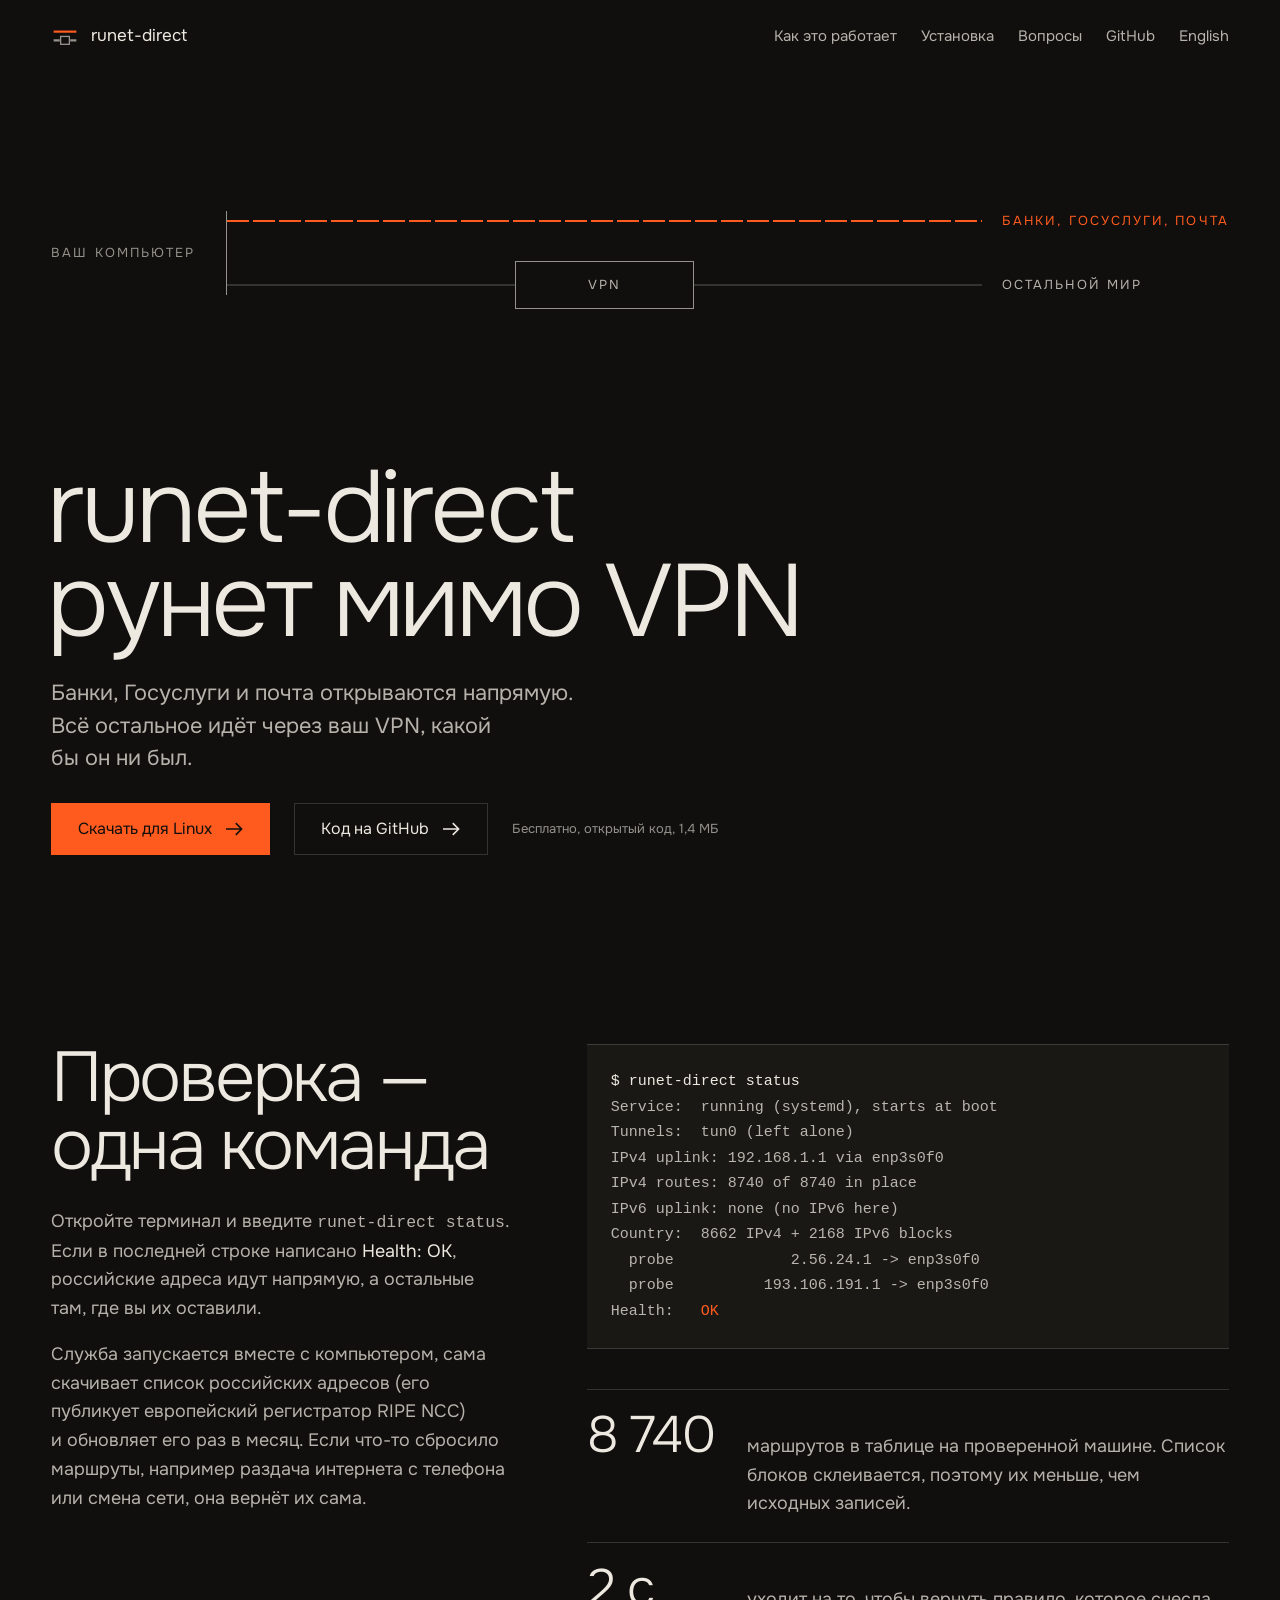
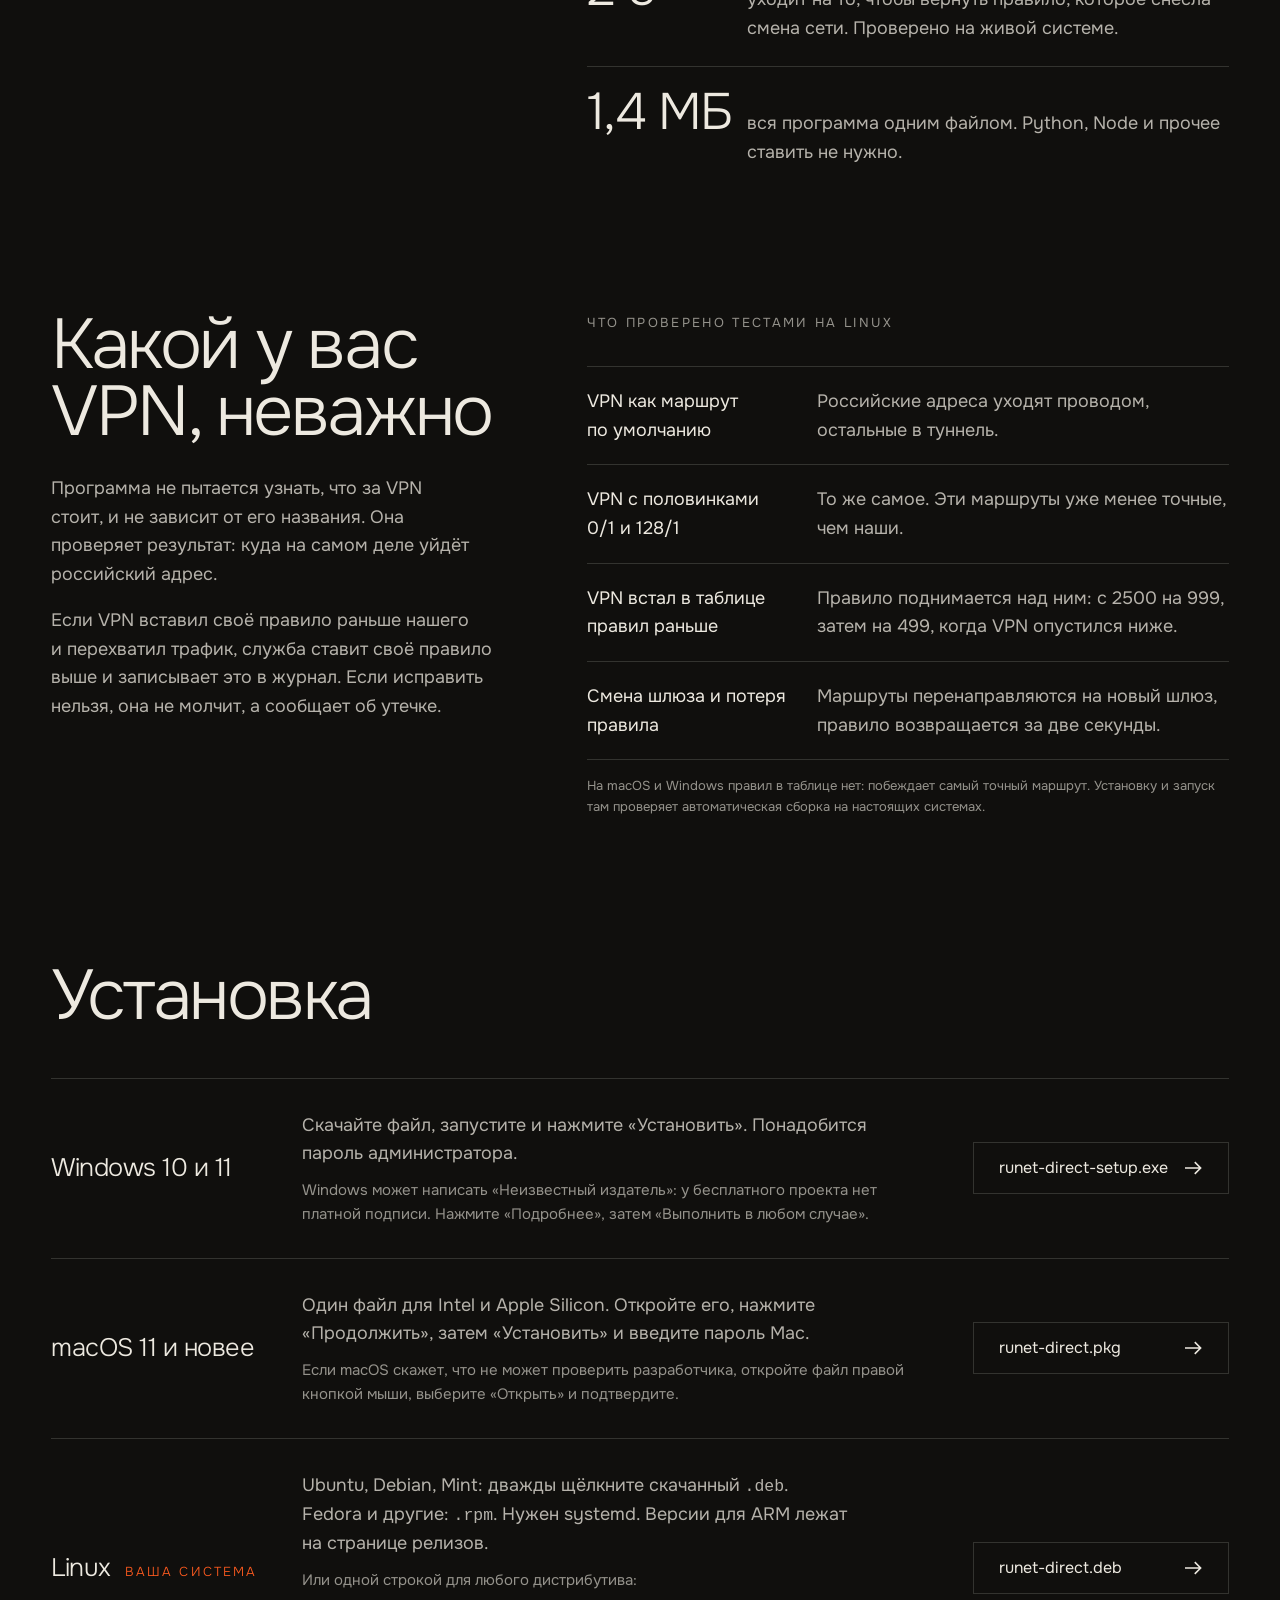
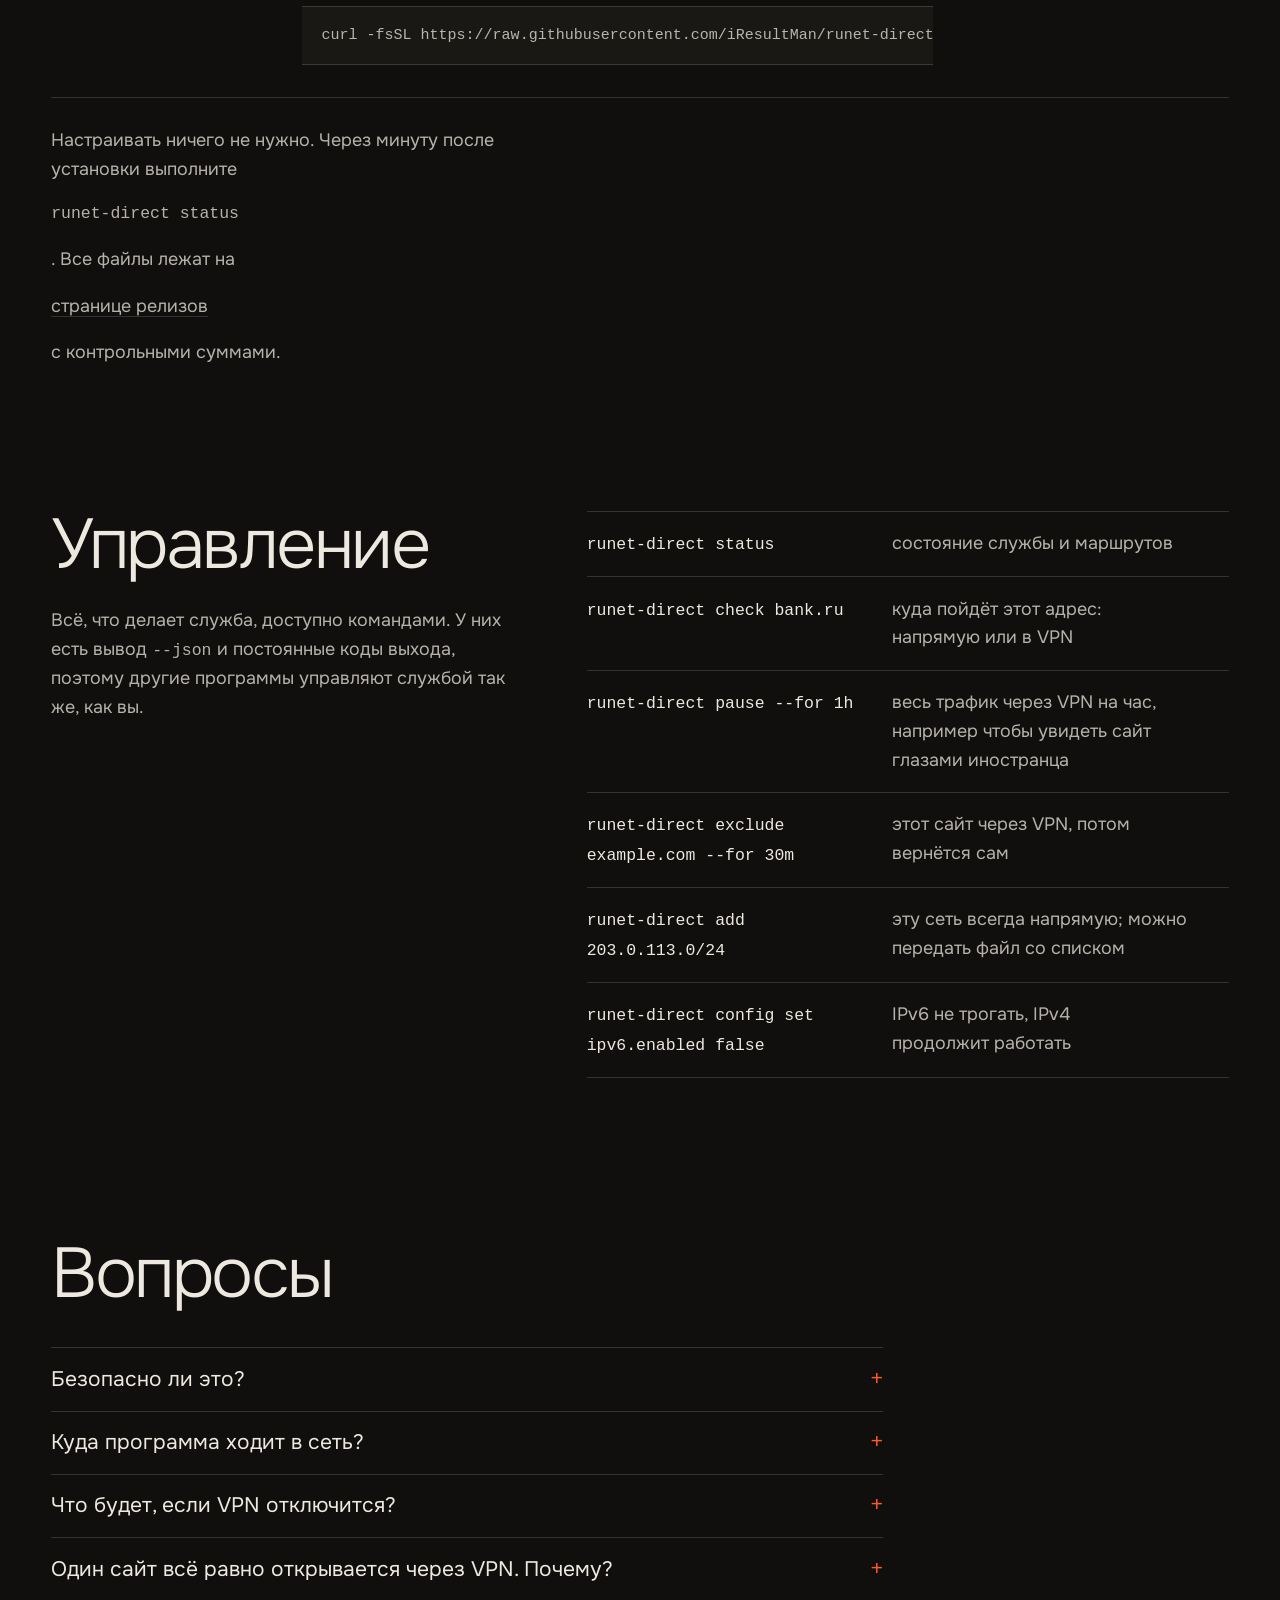
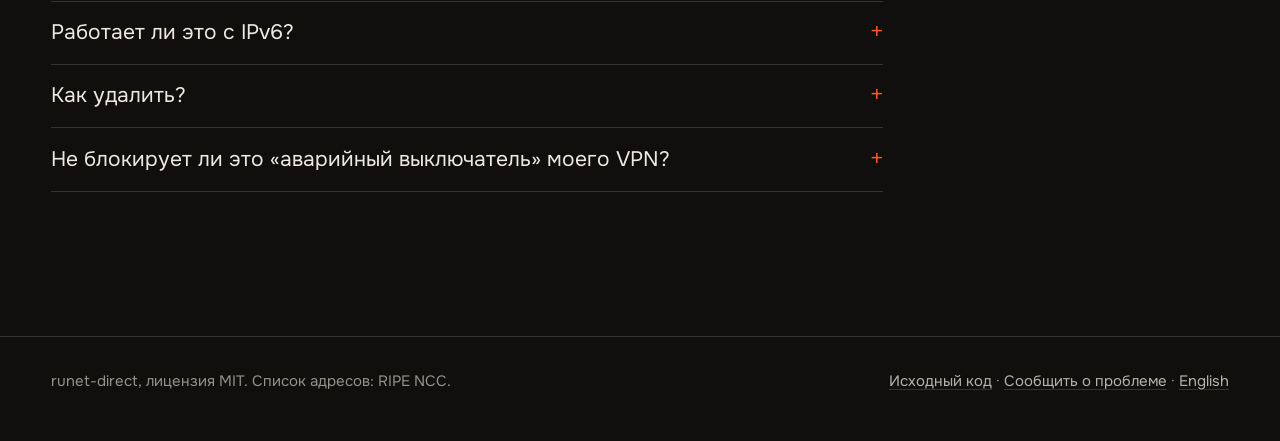
==== docs/site/index.html @ d3dd40d9 "Package for release: installers, landing page, GitHub presentation - install/uninstall --in-place (+" ====
<!doctype html>
<html lang="ru">
<head>
<meta charset="utf-8">
<meta name="viewport" content="width=device-width, initial-scale=1">
<title>runet-direct — рунет мимо VPN</title>
<meta name="description" content="Банки, Госуслуги, маркетплейсы и почта открываются напрямую, остальное идёт через VPN. Работает с любым VPN. Windows, macOS, Linux. Бесплатно, открытый код.">
<link rel="canonical" href="https://iresultman.github.io/runet-direct/">
<link rel="alternate" hreflang="ru" href="https://iresultman.github.io/runet-direct/">
<link rel="alternate" hreflang="en" href="https://iresultman.github.io/runet-direct/en/">
<link rel="alternate" hreflang="x-default" href="https://iresultman.github.io/runet-direct/en/">
<link rel="icon" href="favicon.svg" type="image/svg+xml">
<meta name="theme-color" content="#100f0d">
<meta property="og:type" content="website">
<meta property="og:title" content="runet-direct — рунет мимо VPN">
<meta property="og:description" content="Российские сайты открываются напрямую, остальное идёт через ваш VPN. Бесплатно, для Windows, macOS и Linux.">
<meta property="og:url" content="https://iresultman.github.io/runet-direct/">
<meta property="og:image" content="https://iresultman.github.io/runet-direct/og.png">
<meta property="og:locale" content="ru_RU">
<meta name="twitter:card" content="summary_large_image">
<link rel="preload" href="fonts/onest-cyrillic.woff2" as="font" type="font/woff2" crossorigin>
<link rel="preload" href="fonts/onest-latin.woff2" as="font" type="font/woff2" crossorigin>
<link rel="stylesheet" href="style.css">
<script>document.documentElement.classList.add('js')</script>
<script type="application/ld+json">
{"@context":"https://schema.org","@type":"SoftwareApplication","name":"runet-direct","applicationCategory":"NetworkApplication","operatingSystem":"Windows, macOS, Linux","offers":{"@type":"Offer","price":"0","priceCurrency":"USD"},"license":"https://opensource.org/license/mit","url":"https://iresultman.github.io/runet-direct/","codeRepository":"https://github.com/iResultMan/runet-direct","inLanguage":"ru"}
</script>
</head>
<body>
<a class="skip" href="#main">К содержанию</a>
<main id="main">

<section class="hero" aria-labelledby="top-title">
  <div class="bar">
    <a class="brand" href="./" aria-label="runet-direct, на главную">
      <svg viewBox="0 0 64 64" aria-hidden="true"><path d="M6 22h52" stroke="#ff5b1f" stroke-width="5" fill="none"/><path d="M6 42h14M44 42h14" stroke="#ede9e0" stroke-opacity=".6" stroke-width="5" fill="none"/><rect x="22" y="33" width="20" height="18" stroke="#ede9e0" stroke-opacity=".6" stroke-width="3" fill="none"/></svg>
      runet-direct
    </a>
    <nav class="nav" aria-label="Разделы">
      <a href="#how">Как это работает</a>
      <a href="#install">Установка</a>
      <a href="#faq">Вопросы</a>
      <a href="https://github.com/iResultMan/runet-direct">GitHub</a>
      <a href="en/" hreflang="en" lang="en">English</a>
    </nav>
  </div>

  <div class="lanes rise" style="--d:300ms" role="img" aria-label="Схема: с вашего компьютера трафик идёт двумя путями. Российские сайты напрямую, остальной интернет через туннель VPN.">
    <div class="lane lane--direct">
      <span class="lane__from">Ваш компьютер</span>
      <span class="lane__line draw"></span>
      <span class="lane__to">Банки, Госуслуги, почта</span>
    </div>
    <div class="lane lane--vpn">
      <span class="lane__from"></span>
      <span class="lane__line draw"><span class="tunnel">VPN</span></span>
      <span class="lane__to">Остальной мир</span>
    </div>
  </div>

  <div class="hero__copy">
    <h1 id="top-title" class="rise" style="--d:420ms">runet-direct<br>рунет мимо VPN</h1>
    <p class="lead rise" style="--d:900ms">Банки, Госуслуги и почта открываются напрямую. Всё остальное идёт через ваш VPN, какой бы он ни был.</p>
    <div class="cta rise" style="--d:1040ms">
      <a id="cta" class="btn btn--fill" href="#install"
         data-label-windows="Скачать для Windows" data-href-windows="https://github.com/iResultMan/runet-direct/releases/latest/download/runet-direct-setup-x86_64.exe"
         data-label-mac="Скачать для macOS" data-href-mac="https://github.com/iResultMan/runet-direct/releases/latest/download/runet-direct-macos.pkg"
         data-label-linux="Скачать для Linux" data-href-linux="https://github.com/iResultMan/runet-direct/releases/latest/download/runet-direct-linux-amd64.deb">
        <span>Скачать установщик</span>
        <svg class="arrow" viewBox="0 0 18 16" aria-hidden="true"><path d="M0 8h16M10 2l6 6-6 6" stroke="currentColor" stroke-width="1.6" fill="none"/></svg>
      </a>
      <a class="btn" href="https://github.com/iResultMan/runet-direct">
        <span>Код на GitHub</span>
        <svg class="arrow" viewBox="0 0 18 16" aria-hidden="true"><path d="M0 8h16M10 2l6 6-6 6" stroke="currentColor" stroke-width="1.6" fill="none"/></svg>
      </a>
      <span class="note">Бесплатно, открытый код, 1,4 МБ</span>
    </div>
  </div>
</section>

<section id="how" aria-labelledby="how-title">
  <div class="split">
    <div>
      <h2 id="how-title" class="rise">Проверка — одна команда</h2>
      <div class="prose rise" style="--d:100ms">
        <p>Откройте терминал и введите <code>runet-direct status</code>. Если в последней строке написано <strong>Health: OK</strong>, российские адреса идут напрямую, а остальные там, где вы их оставили.</p>
        <p>Служба запускается вместе с компьютером, сама скачивает список российских адресов (его публикует европейский регистратор RIPE NCC) и обновляет его раз в месяц. Если что-то сбросило маршруты, например раздача интернета с телефона или смена сети, она вернёт их сама.</p>
      </div>
    </div>
    <div class="rise" style="--d:200ms">
<pre tabindex="0" aria-label="Пример вывода команды runet-direct status"><b>$ runet-direct status</b>
Service:  running (systemd), starts at boot
Tunnels:  tun0 (left alone)
IPv4 uplink: 192.168.1.1 via enp3s0f0
IPv4 routes: 8740 of 8740 in place
IPv6 uplink: none (no IPv6 here)
Country:  8662 IPv4 + 2168 IPv6 blocks
  probe             2.56.24.1 -> enp3s0f0
  probe          193.106.191.1 -> enp3s0f0
Health:   <span class="ok">OK</span></pre>
      <ul class="figures">
        <li><strong>8 740</strong><span>маршрутов в таблице на проверенной машине. Список блоков склеивается, поэтому их меньше, чем исходных записей.</span></li>
        <li><strong>2 с</strong><span>уходит на то, чтобы вернуть правило, которое снесла смена сети. Проверено на живой системе.</span></li>
        <li><strong>1,4 МБ</strong><span>вся программа одним файлом. Python, Node и прочее ставить не нужно.</span></li>
      </ul>
    </div>
  </div>
</section>

<section id="vpn" aria-labelledby="vpn-title">
  <div class="split">
    <div>
      <h2 id="vpn-title" class="rise">Какой у вас VPN, неважно</h2>
      <div class="prose rise" style="--d:100ms">
        <p>Программа не пытается узнать, что за VPN стоит, и не зависит от его названия. Она проверяет результат: куда на самом деле уйдёт российский адрес.</p>
        <p>Если VPN вставил своё правило раньше нашего и перехватил трафик, служба ставит своё правило выше и записывает это в журнал. Если исправить нельзя, она не молчит, а сообщает об утечке.</p>
      </div>
    </div>
    <div class="rise" style="--d:200ms">
      <p class="label">Что проверено тестами на Linux</p>
      <dl class="facts">
        <div><dt>VPN как маршрут по умолчанию</dt><dd>Российские адреса уходят проводом, остальные в туннель.</dd></div>
        <div><dt>VPN с половинками 0/1 и 128/1</dt><dd>То же самое. Эти маршруты уже менее точные, чем наши.</dd></div>
        <div><dt>VPN встал в таблице правил раньше</dt><dd>Правило поднимается над ним: с 2500 на 999, затем на 499, когда VPN опустился ниже.</dd></div>
        <div><dt>Смена шлюза и потеря правила</dt><dd>Маршруты перенаправляются на новый шлюз, правило возвращается за две секунды.</dd></div>
      </dl>
      <p class="note" style="margin-top:1rem">На macOS и Windows правил в таблице нет: побеждает самый точный маршрут. Установку и запуск там проверяет автоматическая сборка на настоящих системах.</p>
    </div>
  </div>
</section>

<section id="install" aria-labelledby="install-title">
  <h2 id="install-title" class="rise">Установка</h2>
  <div class="os">
    <div class="os__row rise" data-os="windows" style="--d:50ms">
      <h3>Windows 10 и 11</h3>
      <div>
        <p>Скачайте файл, запустите и нажмите «Установить». Понадобится пароль администратора.</p>
        <p class="small">Windows может написать «Неизвестный издатель»: у бесплатного проекта нет платной подписи. Нажмите «Подробнее», затем «Выполнить в любом случае».</p>
      </div>
      <a class="btn" href="https://github.com/iResultMan/runet-direct/releases/latest/download/runet-direct-setup-x86_64.exe"><span>runet-direct-setup.exe</span><svg class="arrow" viewBox="0 0 18 16" aria-hidden="true"><path d="M0 8h16M10 2l6 6-6 6" stroke="currentColor" stroke-width="1.6" fill="none"/></svg></a>
    </div>
    <div class="os__row rise" data-os="mac" style="--d:100ms">
      <h3>macOS 11 и новее</h3>
      <div>
        <p>Один файл для Intel и Apple Silicon. Откройте его, нажмите «Продолжить», затем «Установить» и введите пароль Mac.</p>
        <p class="small">Если macOS скажет, что не может проверить разработчика, откройте файл правой кнопкой мыши, выберите «Открыть» и подтвердите.</p>
      </div>
      <a class="btn" href="https://github.com/iResultMan/runet-direct/releases/latest/download/runet-direct-macos.pkg"><span>runet-direct.pkg</span><svg class="arrow" viewBox="0 0 18 16" aria-hidden="true"><path d="M0 8h16M10 2l6 6-6 6" stroke="currentColor" stroke-width="1.6" fill="none"/></svg></a>
    </div>
    <div class="os__row rise" data-os="linux" style="--d:150ms">
      <h3>Linux</h3>
      <div>
        <p>Ubuntu, Debian, Mint: дважды щёлкните скачанный <code>.deb</code>. Fedora и другие: <code>.rpm</code>. Нужен systemd. Версии для ARM лежат на странице релизов.</p>
        <p class="small">Или одной строкой для любого дистрибутива:</p>
<pre tabindex="0">curl -fsSL https://raw.githubusercontent.com/iResultMan/runet-direct/main/install.sh | sudo sh</pre>
      </div>
      <a class="btn" href="https://github.com/iResultMan/runet-direct/releases/latest/download/runet-direct-linux-amd64.deb"><span>runet-direct.deb</span><svg class="arrow" viewBox="0 0 18 16" aria-hidden="true"><path d="M0 8h16M10 2l6 6-6 6" stroke="currentColor" stroke-width="1.6" fill="none"/></svg></a>
    </div>
  </div>
  <p class="prose rise" style="margin-top:1.75rem">Настраивать ничего не нужно. Через минуту после установки выполните <code>runet-direct status</code>. Все файлы лежат на <a href="https://github.com/iResultMan/runet-direct/releases/latest">странице релизов</a> с контрольными суммами.</p>
</section>

<section id="control" aria-labelledby="control-title">
  <div class="split">
    <div>
      <h2 id="control-title" class="rise">Управление</h2>
      <div class="prose rise" style="--d:100ms">
        <p>Всё, что делает служба, доступно командами. У них есть вывод <code>--json</code> и постоянные коды выхода, поэтому другие программы управляют службой так же, как вы.</p>
      </div>
    </div>
    <dl class="cmds rise" style="--d:200ms;margin-top:0">
      <div><dt><code>runet-direct status</code></dt><dd>состояние службы и маршрутов</dd></div>
      <div><dt><code>runet-direct check bank.ru</code></dt><dd>куда пойдёт этот адрес: напрямую или в VPN</dd></div>
      <div><dt><code>runet-direct pause --for 1h</code></dt><dd>весь трафик через VPN на час, например чтобы увидеть сайт глазами иностранца</dd></div>
      <div><dt><code>runet-direct exclude example.com --for 30m</code></dt><dd>этот сайт через VPN, потом вернётся сам</dd></div>
      <div><dt><code>runet-direct add 203.0.113.0/24</code></dt><dd>эту сеть всегда напрямую; можно передать файл со списком</dd></div>
      <div><dt><code>runet-direct config set ipv6.enabled false</code></dt><dd>IPv6 не трогать, IPv4 продолжит работать</dd></div>
    </dl>
  </div>
</section>

<section id="faq" aria-labelledby="faq-title">
  <h2 id="faq-title" class="rise">Вопросы</h2>
  <div class="faq rise" style="--d:100ms">
    <details><summary>Безопасно ли это?</summary><div>
      <p>Программа не читает и не перехватывает трафик. Она только добавляет маршруты в таблицу системы и убирает их, когда вы её удаляете. Код открыт и лежит под лицензией MIT. У файлов релиза есть контрольные суммы и подтверждение происхождения сборки.</p></div></details>
    <details><summary>Куда программа ходит в сеть?</summary><div>
      <p>Раз в месяц скачивает файл со списком адресов с сервера RIPE NCC. Больше никуда. Телеметрии нет, учётной записи нет.</p></div></details>
    <details><summary>Что будет, если VPN отключится?</summary><div>
      <p>Российские адреса продолжат идти напрямую, остальные поведут себя так, как настроено у вас в системе. Службе VPN не нужен.</p></div></details>
    <details><summary>Один сайт всё равно открывается через VPN. Почему?</summary><div>
      <p>Список строится по российским адресам. Сайт, который стоит за зарубежной сетью доставки, в него не попадёт. Добавьте его вручную: <code>runet-direct add имя-сайта.ru</code>. Проверить результат можно командой <code>runet-direct check имя-сайта.ru</code>.</p></div></details>
    <details><summary>Работает ли это с IPv6?</summary><div>
      <p>Да. IPv4 и IPv6 включаются раздельно. Если у вас нет IPv6, служба его просто пропускает.</p></div></details>
    <details><summary>Как удалить?</summary><div>
      <p>Windows: «Параметры», «Приложения», runet-direct. macOS: <code>sudo runet-direct uninstall</code>. Linux: <code>sudo apt remove runet-direct</code> или <code>sudo dnf remove runet-direct</code>. Маршруты снимаются при удалении.</p></div></details>
    <details><summary>Не блокирует ли это «аварийный выключатель» моего VPN?</summary><div>
      <p>Если выключатель устроен как правило файрвола, он блокирует и прямой трафик, и программа ничего с этим сделать не может. Отключите выключатель или добавьте исключение для вашего подключения.</p></div></details>
  </div>
</section>

</main>
<footer>
  <span>runet-direct, лицензия MIT. Список адресов: RIPE NCC.</span>
  <span><a href="https://github.com/iResultMan/runet-direct">Исходный код</a> · <a href="https://github.com/iResultMan/runet-direct/issues">Сообщить о проблеме</a> · <a href="en/" hreflang="en" lang="en">English</a></span>
</footer>
<script src="main.js" defer></script>
</body>
</html>
---- docs/site/style.css ----
/* runet-direct landing. One family (Onest 300/400), ink + paper + one accent. */

@font-face {
  font-family: "Onest";
  src: url("fonts/onest-cyrillic.woff2") format("woff2");
  font-weight: 300 400;
  font-display: swap;
  unicode-range: U+0301, U+0400-045F, U+0490-0491, U+04B0-04B1, U+2116;
}
@font-face {
  font-family: "Onest";
  src: url("fonts/onest-latin.woff2") format("woff2");
  font-weight: 300 400;
  font-display: swap;
  unicode-range: U+0000-00FF, U+0131, U+0152-0153, U+02BB-02BC, U+02C6, U+02DA, U+02DC, U+0304, U+0308, U+0329, U+2000-206F, U+20AC, U+2122, U+2191, U+2193, U+2212, U+2215, U+FEFF, U+FFFD;
}

:root {
  /* Meaning, not decoration: surface, text, action. */
  --color-surface: #100f0d;
  --color-text: #ede9e0;
  --color-text-2: rgba(237, 233, 224, 0.75);
  --color-text-3: rgba(237, 233, 224, 0.6);
  --color-line: rgba(237, 233, 224, 0.16);
  --color-action: #ff5b1f;
  --color-on-action: #100f0d;

  --pad: clamp(1.25rem, 4vw, 4rem);
  --measure: 34rem; /* about 50 characters */
  --ease: cubic-bezier(0.22, 1, 0.36, 1);
  --font: "Onest", system-ui, -apple-system, "Segoe UI", sans-serif;
  --mono: ui-monospace, "SF Mono", Menlo, Consolas, "Liberation Mono", monospace;
}

*, *::before, *::after { box-sizing: border-box; }
html { color-scheme: dark; -webkit-text-size-adjust: 100%; scroll-behavior: smooth; }
body {
  margin: 0;
  background: var(--color-surface);
  color: var(--color-text);
  font: 400 clamp(1rem, 0.96rem + 0.2vw, 1.125rem) / 1.6 var(--font);
  text-wrap: pretty;
  -webkit-font-smoothing: antialiased;
}
::selection { background: var(--color-action); color: var(--color-on-action); }
a { color: inherit; text-decoration-color: var(--color-line); text-underline-offset: 0.2em; transition: text-decoration-color 320ms var(--ease), color 320ms var(--ease); }
a:hover { text-decoration-color: var(--color-action); }
:focus-visible { outline: 2px solid var(--color-action); outline-offset: 3px; }

h1, h2, h3 { margin: 0; font-weight: 300; text-wrap: balance; hyphens: none; }
h1 { font-size: clamp(2.6rem, min(8vw, 14svh), 9rem); line-height: 0.92; letter-spacing: -0.04em; }
h2 { font-size: clamp(2rem, 5.5vw, 5rem); line-height: 0.96; letter-spacing: -0.035em; }
h3 { font-size: clamp(1.25rem, 1.1rem + 0.6vw, 1.75rem); line-height: 1.1; letter-spacing: -0.02em; }
p { margin: 0; }
code, pre, kbd { font-family: var(--mono); font-size: 0.92em; }

.skip { position: absolute; left: var(--pad); top: -4rem; padding: 0.75rem 1rem; background: var(--color-action); color: var(--color-on-action); z-index: 10; }
.skip:focus { top: 1rem; }

.label { font-size: 0.8125rem; line-height: 1.8; letter-spacing: 0.18em; text-transform: uppercase; color: var(--color-text-3); }

/* ---------- buttons: a fill and a hairline, nothing else ---------- */
.btn {
  --h: 3.25rem;
  display: inline-flex; align-items: center; gap: 0.9rem;
  min-height: var(--h); padding: 0 1.6rem;
  border: 1px solid var(--color-line); border-radius: 0;
  background: transparent; color: var(--color-text);
  font: 400 1rem/1 var(--font); text-decoration: none; cursor: pointer;
  position: relative; overflow: hidden; isolation: isolate;
  transition: color 320ms var(--ease), border-color 500ms var(--ease);
}
.btn::before {
  content: ""; position: absolute; inset: 0; z-index: -1;
  background: var(--color-action); transform: translateX(-101%);
  transition: transform 500ms var(--ease);
}
.btn .arrow { width: 1.1rem; height: 1rem; transition: transform 520ms var(--ease); }
.btn:hover, .btn:focus-visible { color: var(--color-on-action); border-color: var(--color-action); }
.btn:hover::before, .btn:focus-visible::before { transform: translateX(0); }
.btn:hover .arrow, .btn:focus-visible .arrow { transform: translateX(0.35rem); }
.btn--fill { background: var(--color-action); color: var(--color-on-action); border-color: var(--color-action); }
.btn--fill::before { background: var(--color-text); }
.btn--fill:hover, .btn--fill:focus-visible { color: var(--color-on-action); border-color: var(--color-text); }
.note { font-size: 0.8125rem; color: var(--color-text-3); }

/* ---------- hero: one screen ---------- */
.hero {
  min-height: 100svh;
  display: grid; grid-template-rows: auto minmax(0, 1fr) auto;
  padding: 0 var(--pad) clamp(1.5rem, 5svh, 3.5rem);
}
.bar { display: flex; align-items: center; justify-content: space-between; gap: 1rem; min-height: 4.5rem; }
.brand { display: inline-flex; align-items: center; gap: 0.75rem; text-decoration: none; font-size: 1.0625rem; }
.brand svg { width: 1.75rem; height: 1.75rem; }
.nav { display: flex; flex-wrap: wrap; justify-content: flex-end; gap: 0.25rem 1.5rem; font-size: 0.9375rem; color: var(--color-text-2); }
.nav a { display: inline-flex; align-items: center; min-height: 2.75rem; text-decoration: none; }
.nav a:hover { color: var(--color-text); }

/* The mechanism, drawn: two lanes leave the same machine. */
.lanes {
  align-self: center; margin-inline: calc(var(--pad) * -1); padding-inline: var(--pad);
  display: grid; grid-template-columns: minmax(6.5rem, 11rem) minmax(0, 1fr) max-content;
  row-gap: clamp(1.5rem, 5svh, 3.25rem);
}
.lane { display: contents; }
.lane__from, .lane__to { font-size: 0.8125rem; line-height: 1.5; letter-spacing: 0.16em; text-transform: uppercase; color: var(--color-text-3); }
.lane--direct .lane__from { grid-column: 1; grid-row: 1 / 3; display: flex; align-items: center; padding-right: 1.25rem; border-right: 1px solid var(--color-text-3); }
.lane--vpn .lane__from { display: none; }
.lane__line { grid-column: 2; position: relative; height: 2px; display: flex; align-items: center; align-self: center; }
.lane__to { grid-column: 3; padding-left: 1.25rem; align-self: center; color: var(--color-text-2); white-space: nowrap; }
.lane--direct .lane__line, .lane--direct .lane__to { grid-row: 1; }
.lane--vpn .lane__line, .lane--vpn .lane__to { grid-row: 2; }
.lane--direct .lane__to { color: var(--color-action); }
.lane__line::before, .lane__line::after { content: ""; flex: 1; height: 2px; }
.lane--direct .lane__line { overflow: hidden; }
.lane--direct .lane__line::before { background: var(--color-action); transform-origin: left; }
.lane--vpn .lane__line::before, .lane--vpn .lane__line::after { background: var(--color-line); }
.lane--vpn .lane__line::before { transform-origin: left; }
.tunnel {
  flex: 0 0 clamp(5rem, 14vw, 12rem); display: grid; place-items: center; height: 3rem;
  border: 1px solid var(--color-text-3); color: var(--color-text-2); letter-spacing: 0.18em; font-size: 0.8125rem;
}

/* Flow along the direct lane: the only endless motion on the page. */
.lane--direct .lane__line::after {
  position: absolute; inset: 0; flex: none;
  background: repeating-linear-gradient(90deg, transparent 0 22px, var(--color-surface) 22px 26px);
  animation: flow 1.8s linear infinite;
}
@keyframes flow { to { background-position: 26px 0; } }

.hero__copy { display: grid; gap: 1.75rem; padding-top: clamp(1rem, 3svh, 2rem); }
.hero__copy h1 { margin-left: -0.04em; }
.lead { max-width: 36rem; font-size: clamp(1.0625rem, 1rem + 0.45vw, 1.375rem); line-height: 1.5; color: var(--color-text-2); }
.cta { display: flex; flex-wrap: wrap; align-items: center; gap: 1rem 1.5rem; }

/* ---------- sections: no cards, no icons ---------- */
main > section:not(.hero) { padding: clamp(4.5rem, 12vw, 9rem) var(--pad) 0; }
.split { display: grid; grid-template-columns: minmax(0, 5fr) minmax(0, 7fr); gap: clamp(2rem, 6vw, 6rem); align-items: start; }
.split h2 { margin-bottom: 1.75rem; }
.prose { max-width: var(--measure); color: var(--color-text-2); display: grid; gap: 1.1rem; }
.prose strong { font-weight: 400; color: var(--color-text); }

pre {
  margin: 0; padding: 1.5rem; overflow-x: auto;
  background: rgba(237, 233, 224, 0.04); border-top: 1px solid var(--color-line); border-bottom: 1px solid var(--color-line);
  font-size: clamp(0.78rem, 0.7rem + 0.3vw, 0.9375rem); line-height: 1.7; color: var(--color-text-2); tab-size: 4;
}
pre .ok { color: var(--color-action); }
pre b { font-weight: 400; color: var(--color-text); }

.figures { margin: 2.5rem 0 0; padding: 0; list-style: none; display: grid; gap: 1.5rem; }
.figures li { display: grid; grid-template-columns: minmax(6.5rem, 9rem) 1fr; gap: 1rem; align-items: baseline; border-top: 1px solid var(--color-line); padding-top: 1.25rem; }
.figures strong { font-weight: 300; font-size: clamp(2rem, 4vw, 3.25rem); letter-spacing: -0.03em; line-height: 1; }
.figures span { color: var(--color-text-2); max-width: 30rem; }

.facts { margin: 2rem 0 0; display: grid; }
.facts div { display: grid; grid-template-columns: minmax(0, 1fr) minmax(0, 2fr); gap: 1.5rem; padding: 1.25rem 0; border-top: 1px solid var(--color-line); }
.facts dt { color: var(--color-text); }
.facts dd { margin: 0; color: var(--color-text-2); max-width: 36rem; }
.facts div:last-child { border-bottom: 1px solid var(--color-line); }

.os { margin-top: 3rem; display: grid; }
.os__row { display: grid; grid-template-columns: minmax(8rem, 1fr) minmax(0, 3fr) 16rem; gap: 1.5rem 2.5rem; align-items: center; padding: 2rem 0; border-top: 1px solid var(--color-line); }
.os__row:last-child { border-bottom: 1px solid var(--color-line); }
.os__row p { color: var(--color-text-2); max-width: 38rem; }
.os__row .btn { width: 100%; justify-content: space-between; }
.os__row .small { margin-top: 0.6rem; font-size: 0.9375rem; color: var(--color-text-3); }
.os__row h3[data-yours]::after { content: attr(data-yours); margin-left: 0.9rem; font-size: 0.8125rem; letter-spacing: 0.16em; text-transform: uppercase; color: var(--color-action); }
.os__row pre { margin-top: 0.9rem; padding: 1rem 1.25rem; }

.cmds { margin-top: 2.5rem; display: grid; }
.cmds div { display: grid; grid-template-columns: minmax(0, 5fr) minmax(0, 6fr); gap: 1.5rem; padding: 1.1rem 0; border-top: 1px solid var(--color-line); align-items: baseline; }
.cmds div:last-child { border-bottom: 1px solid var(--color-line); }
.cmds dt { color: var(--color-text); overflow-wrap: anywhere; }
.cmds dd { margin: 0; color: var(--color-text-2); }

.faq { margin-top: 2.5rem; max-width: 52rem; }
.faq details { border-top: 1px solid var(--color-line); }
.faq details:last-child { border-bottom: 1px solid var(--color-line); }
.faq summary { list-style: none; cursor: pointer; display: flex; justify-content: space-between; gap: 1.5rem; align-items: center; min-height: 3.5rem; padding: 0.9rem 0; font-size: clamp(1.0625rem, 1rem + 0.4vw, 1.3125rem); }
.faq summary::-webkit-details-marker { display: none; }
.faq summary::after { content: "+"; font-family: var(--mono); color: var(--color-action); transition: transform 500ms var(--ease); flex: none; }
.faq details[open] summary::after { transform: rotate(45deg); }
.faq details > div { padding: 0 0 1.5rem; max-width: 40rem; color: var(--color-text-2); display: grid; gap: 0.8rem; }

footer { margin-top: clamp(5rem, 12vw, 9rem); padding: 2rem var(--pad) 3rem; border-top: 1px solid var(--color-line); display: flex; flex-wrap: wrap; justify-content: space-between; gap: 1rem 2rem; color: var(--color-text-3); font-size: 0.9375rem; }
footer a { color: var(--color-text-2); }

/* ---------- entrance: blur + shift + fade, staggered ---------- */
.js .rise { opacity: 0; transform: translateY(28px); filter: blur(14px); transition: opacity 900ms var(--ease), transform 900ms var(--ease), filter 900ms var(--ease); transition-delay: var(--d, 0ms); }
.js .rise.in { opacity: 1; transform: none; filter: none; }
.js .draw::before { transform: scaleX(0); transition: transform 1100ms var(--ease) 500ms; }
.js .draw.in::before { transform: scaleX(1); }

@media (max-width: 860px) {
  .split, .cmds div, .facts div { grid-template-columns: 1fr; gap: 0.5rem; }
  .split { gap: 2rem; }
  .os__row { grid-template-columns: 1fr; gap: 1rem; padding: 1.75rem 0; }
  .lanes { grid-template-columns: minmax(0, 1fr); row-gap: 0.6rem; }
  .lane--direct .lane__from { grid-column: 1; grid-row: auto; border-right: 0; padding: 0; order: 1; }
  .lane--direct .lane__line { grid-column: 1; grid-row: auto; order: 2; }
  .lane--direct .lane__to { grid-column: 1; grid-row: auto; padding-left: 0; order: 3; margin-bottom: 1rem; white-space: normal; }
  .lane--vpn .lane__line { grid-column: 1; grid-row: auto; order: 4; height: 3rem; }
  .lane--vpn .lane__to { grid-column: 1; grid-row: auto; padding-left: 0; order: 5; }
  .nav { font-size: 0.875rem; gap: 0.1rem 1rem; }
  .bar { flex-wrap: wrap; padding-top: 0.5rem; }
}
@media (max-width: 480px) {
  .figures li { grid-template-columns: 1fr; gap: 0.4rem; }
  .btn { width: 100%; justify-content: space-between; }
}
@media (prefers-reduced-motion: reduce) {
  html { scroll-behavior: auto; }
  .js .rise, .js .draw::before { transition: none; opacity: 1; transform: none; filter: none; }
  .lane--direct .lane__line::after { animation: none; display: none; }
  .btn, .btn::before, .btn .arrow { transition: none; }
}
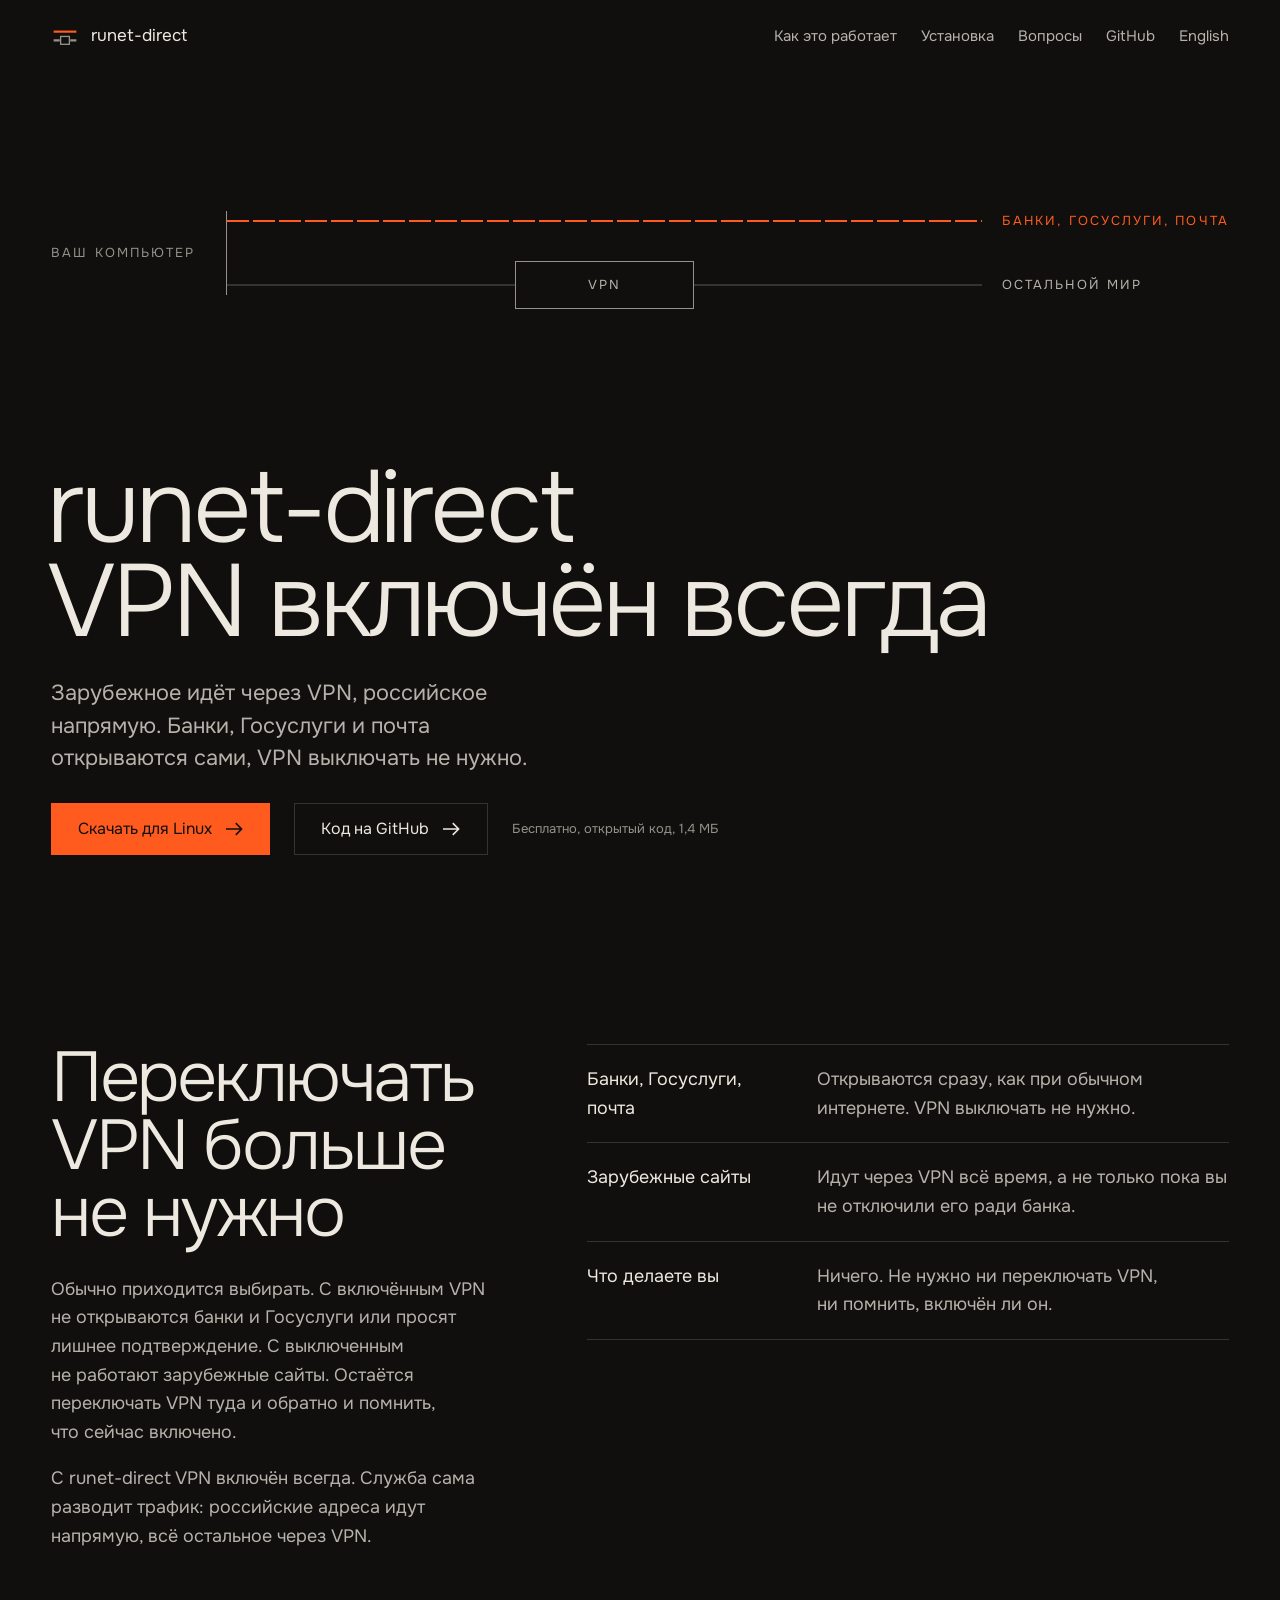
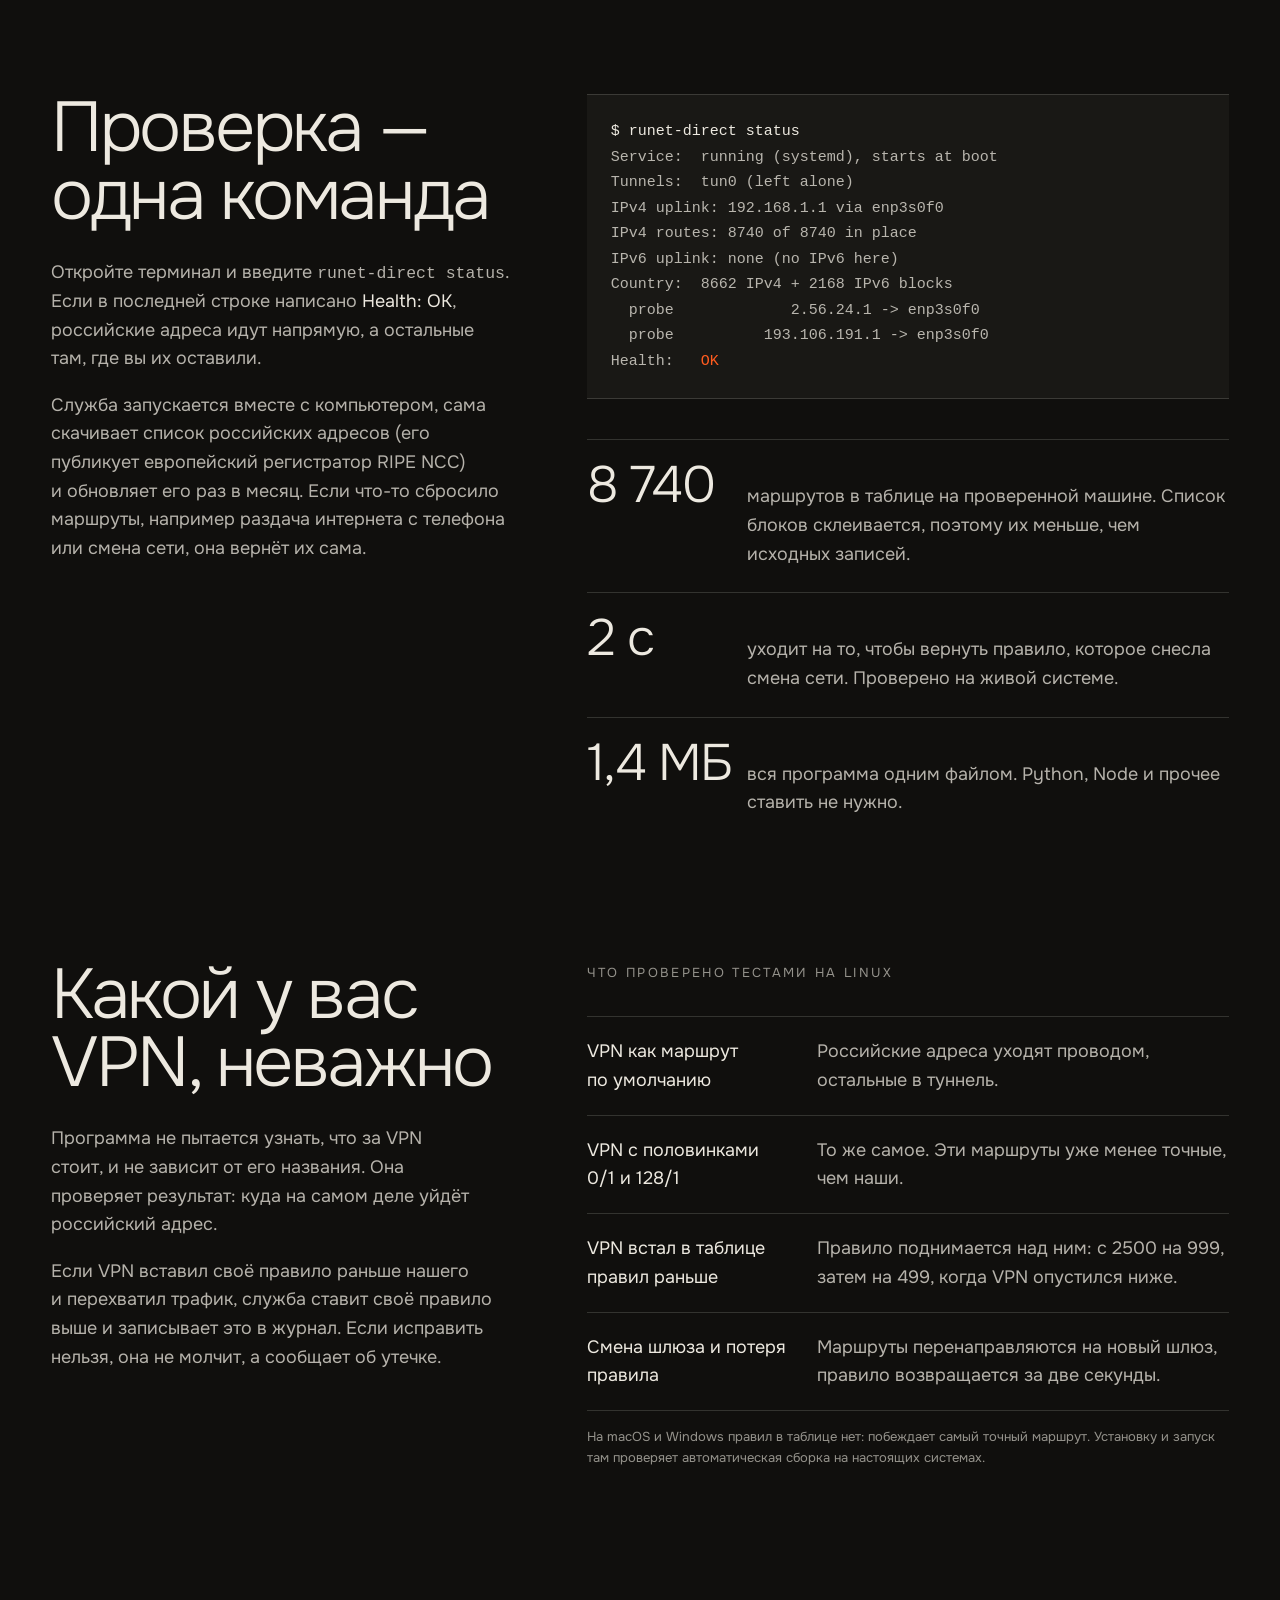
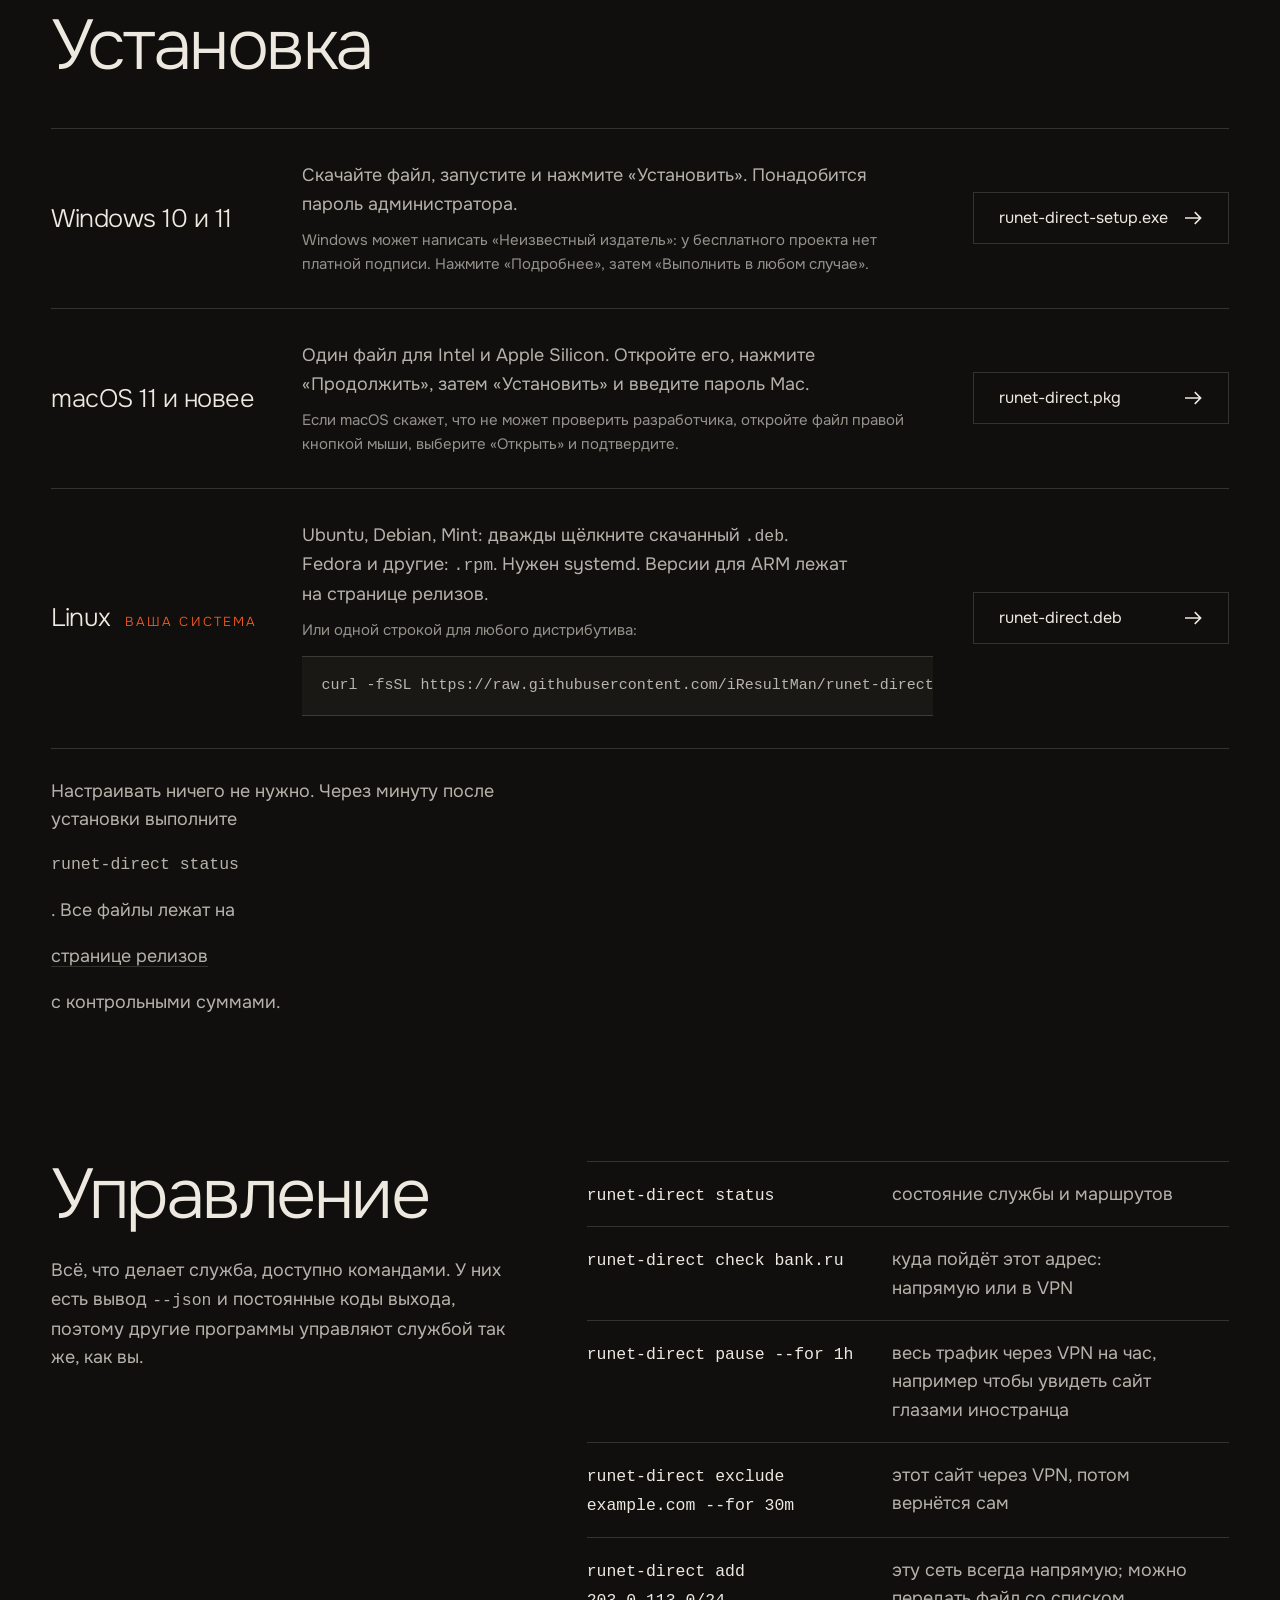
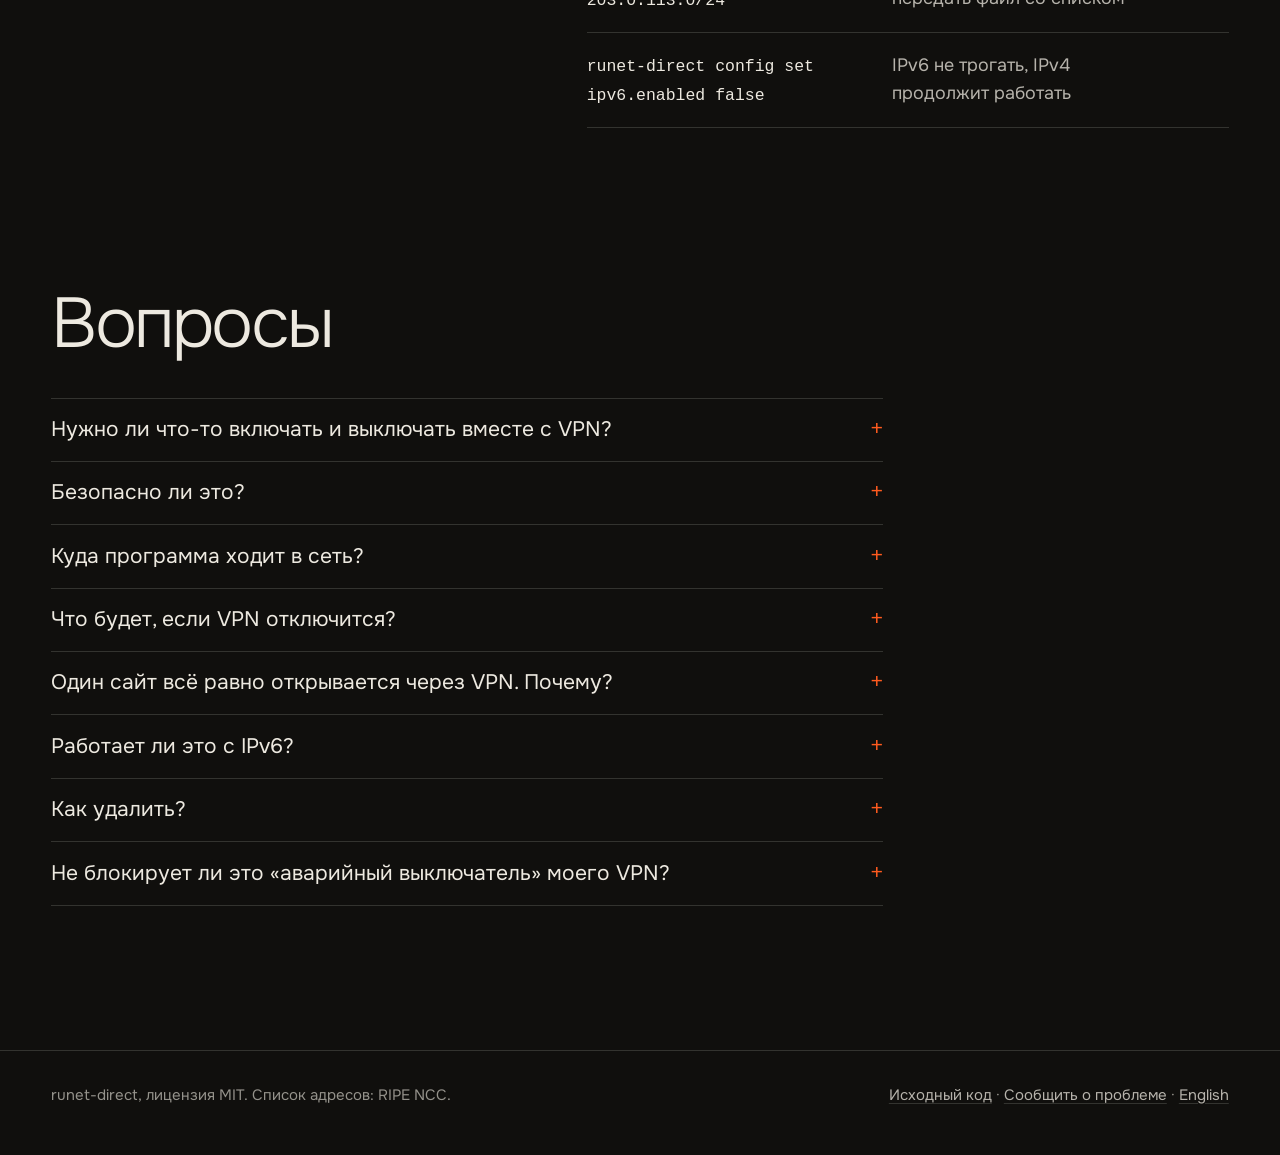
==== commit ccc59a5c: "Lead with the real benefit: keep the VPN on all the time The page, README, installer text, preview i" ====
--- a/docs/site/index.html
+++ b/docs/site/index.html
@@ -3,8 +3,8 @@
 <head>
 <meta charset="utf-8">
 <meta name="viewport" content="width=device-width, initial-scale=1">
-<title>runet-direct — рунет мимо VPN</title>
-<meta name="description" content="Банки, Госуслуги, маркетплейсы и почта открываются напрямую, остальное идёт через VPN. Работает с любым VPN. Windows, macOS, Linux. Бесплатно, открытый код.">
+<title>runet-direct — VPN включён всегда, российские сайты работают</title>
+<meta name="description" content="Включили VPN и забыли: зарубежные сайты идут через VPN, российские напрямую. Банки, Госуслуги и почта работают сами. Windows, macOS, Linux. Бесплатно, открытый код.">
 <link rel="canonical" href="https://iresultman.github.io/runet-direct/">
 <link rel="alternate" hreflang="ru" href="https://iresultman.github.io/runet-direct/">
 <link rel="alternate" hreflang="en" href="https://iresultman.github.io/runet-direct/en/">
@@ -12,8 +12,8 @@
 <link rel="icon" href="favicon.svg" type="image/svg+xml">
 <meta name="theme-color" content="#100f0d">
 <meta property="og:type" content="website">
-<meta property="og:title" content="runet-direct — рунет мимо VPN">
-<meta property="og:description" content="Российские сайты открываются напрямую, остальное идёт через ваш VPN. Бесплатно, для Windows, macOS и Linux.">
+<meta property="og:title" content="runet-direct — VPN включён всегда, российские сайты работают">
+<meta property="og:description" content="Зарубежные сайты идут через VPN, российские напрямую. VPN не нужно выключать. Бесплатно, для Windows, macOS и Linux.">
 <meta property="og:url" content="https://iresultman.github.io/runet-direct/">
 <meta property="og:image" content="https://iresultman.github.io/runet-direct/og.png">
 <meta property="og:locale" content="ru_RU">
@@ -59,8 +59,8 @@
   </div>
 
   <div class="hero__copy">
-    <h1 id="top-title" class="rise" style="--d:420ms">runet-direct<br>рунет мимо VPN</h1>
-    <p class="lead rise" style="--d:900ms">Банки, Госуслуги и почта открываются напрямую. Всё остальное идёт через ваш VPN, какой бы он ни был.</p>
+    <h1 id="top-title" class="rise" style="--d:420ms">runet-direct<br>VPN включён всегда</h1>
+    <p class="lead rise" style="--d:900ms">Зарубежное идёт через VPN, российское напрямую. Банки, Госуслуги и почта открываются сами, VPN выключать не нужно.</p>
     <div class="cta rise" style="--d:1040ms">
       <a id="cta" class="btn btn--fill" href="#install"
          data-label-windows="Скачать для Windows" data-href-windows="https://github.com/iResultMan/runet-direct/releases/latest/download/runet-direct-setup-x86_64.exe"
@@ -75,6 +75,23 @@
       </a>
       <span class="note">Бесплатно, открытый код, 1,4 МБ</span>
     </div>
+  </div>
+</section>
+
+<section id="why" aria-labelledby="why-title">
+  <div class="split">
+    <div>
+      <h2 id="why-title" class="rise">Переключать VPN больше не нужно</h2>
+      <div class="prose rise" style="--d:100ms">
+        <p>Обычно приходится выбирать. С включённым VPN не открываются банки и Госуслуги или просят лишнее подтверждение. С выключенным не работают зарубежные сайты. Остаётся переключать VPN туда и обратно и помнить, что сейчас включено.</p>
+        <p>С runet-direct VPN включён всегда. Служба сама разводит трафик: российские адреса идут напрямую, всё остальное через VPN.</p>
+      </div>
+    </div>
+    <dl class="facts rise" style="--d:200ms;margin-top:0">
+      <div><dt>Банки, Госуслуги, почта</dt><dd>Открываются сразу, как при обычном интернете. VPN выключать не нужно.</dd></div>
+      <div><dt>Зарубежные сайты</dt><dd>Идут через VPN всё время, а не только пока вы не отключили его ради банка.</dd></div>
+      <div><dt>Что делаете вы</dt><dd>Ничего. Не нужно ни переключать VPN, ни помнить, включён ли он.</dd></div>
+    </dl>
   </div>
 </section>
 
@@ -183,6 +200,8 @@
 <section id="faq" aria-labelledby="faq-title">
   <h2 id="faq-title" class="rise">Вопросы</h2>
   <div class="faq rise" style="--d:100ms">
+    <details><summary>Нужно ли что-то включать и выключать вместе с VPN?</summary><div>
+      <p>Нет. Служба работает постоянно и не зависит от того, включён ли VPN в этот момент. Включили VPN один раз и забыли: российские сайты работают напрямую, остальные через него.</p></div></details>
     <details><summary>Безопасно ли это?</summary><div>
       <p>Программа не читает и не перехватывает трафик. Она только добавляет маршруты в таблицу системы и убирает их, когда вы её удаляете. Код открыт и лежит под лицензией MIT. У файлов релиза есть контрольные суммы и подтверждение происхождения сборки.</p></div></details>
     <details><summary>Куда программа ходит в сеть?</summary><div>
--- a/docs/site/style.css
+++ b/docs/site/style.css
@@ -132,7 +132,7 @@
 
 .hero__copy { display: grid; gap: 1.75rem; padding-top: clamp(1rem, 3svh, 2rem); }
 .hero__copy h1 { margin-left: -0.04em; }
-.lead { max-width: 36rem; font-size: clamp(1.0625rem, 1rem + 0.45vw, 1.375rem); line-height: 1.5; color: var(--color-text-2); }
+.lead { text-wrap: balance; max-width: 36rem; font-size: clamp(1.0625rem, 1rem + 0.45vw, 1.375rem); line-height: 1.5; color: var(--color-text-2); }
 .cta { display: flex; flex-wrap: wrap; align-items: center; gap: 1rem 1.5rem; }
 
 /* ---------- sections: no cards, no icons ---------- */
@@ -194,6 +194,12 @@
 .js .draw::before { transform: scaleX(0); transition: transform 1100ms var(--ease) 500ms; }
 .js .draw.in::before { transform: scaleX(1); }
 
+@media (max-height: 720px) and (min-width: 861px) {
+  .hero__copy { gap: 1rem; padding-top: 0.5rem; }
+  h1 { font-size: clamp(2.2rem, min(7vw, 11svh), 6rem); }
+  .lanes { row-gap: 1rem; }
+  .lead { font-size: 1rem; }
+}
 @media (max-width: 860px) {
   .split, .cmds div, .facts div { grid-template-columns: 1fr; gap: 0.5rem; }
   .split { gap: 2rem; }
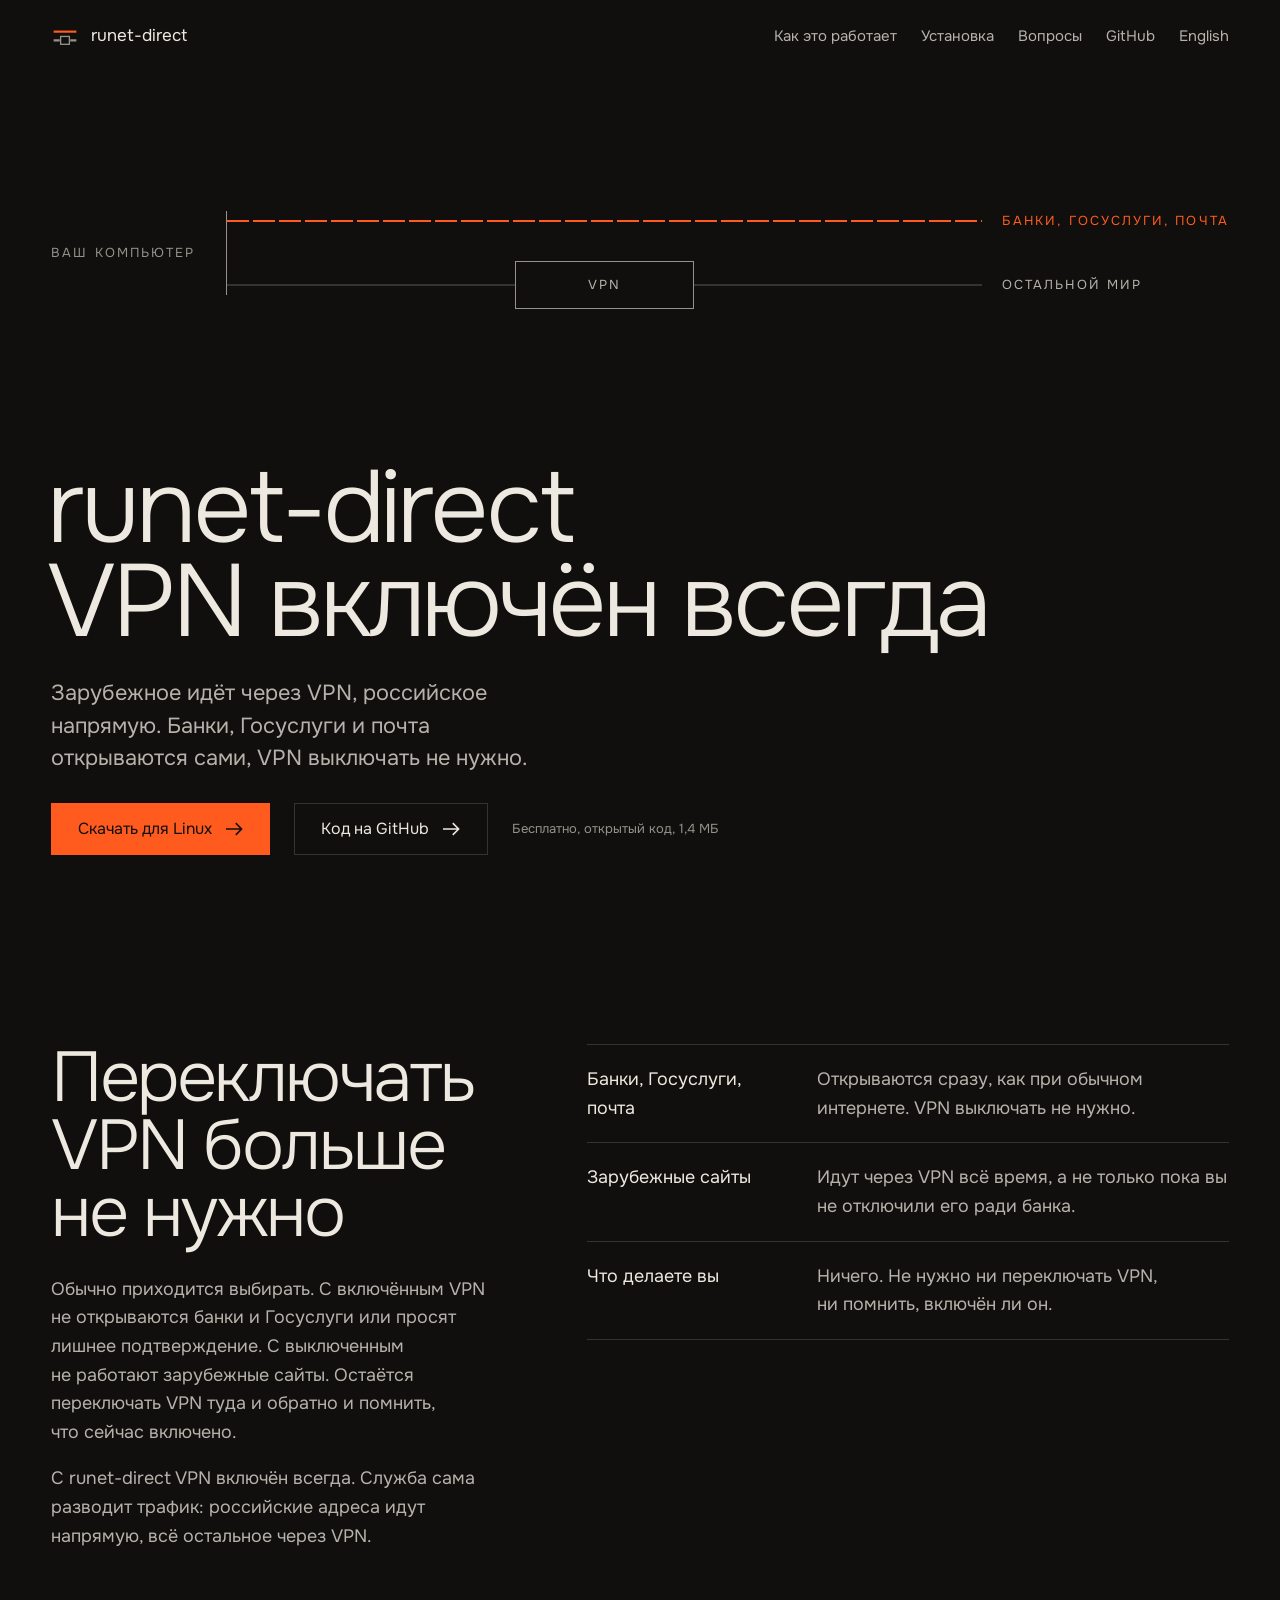
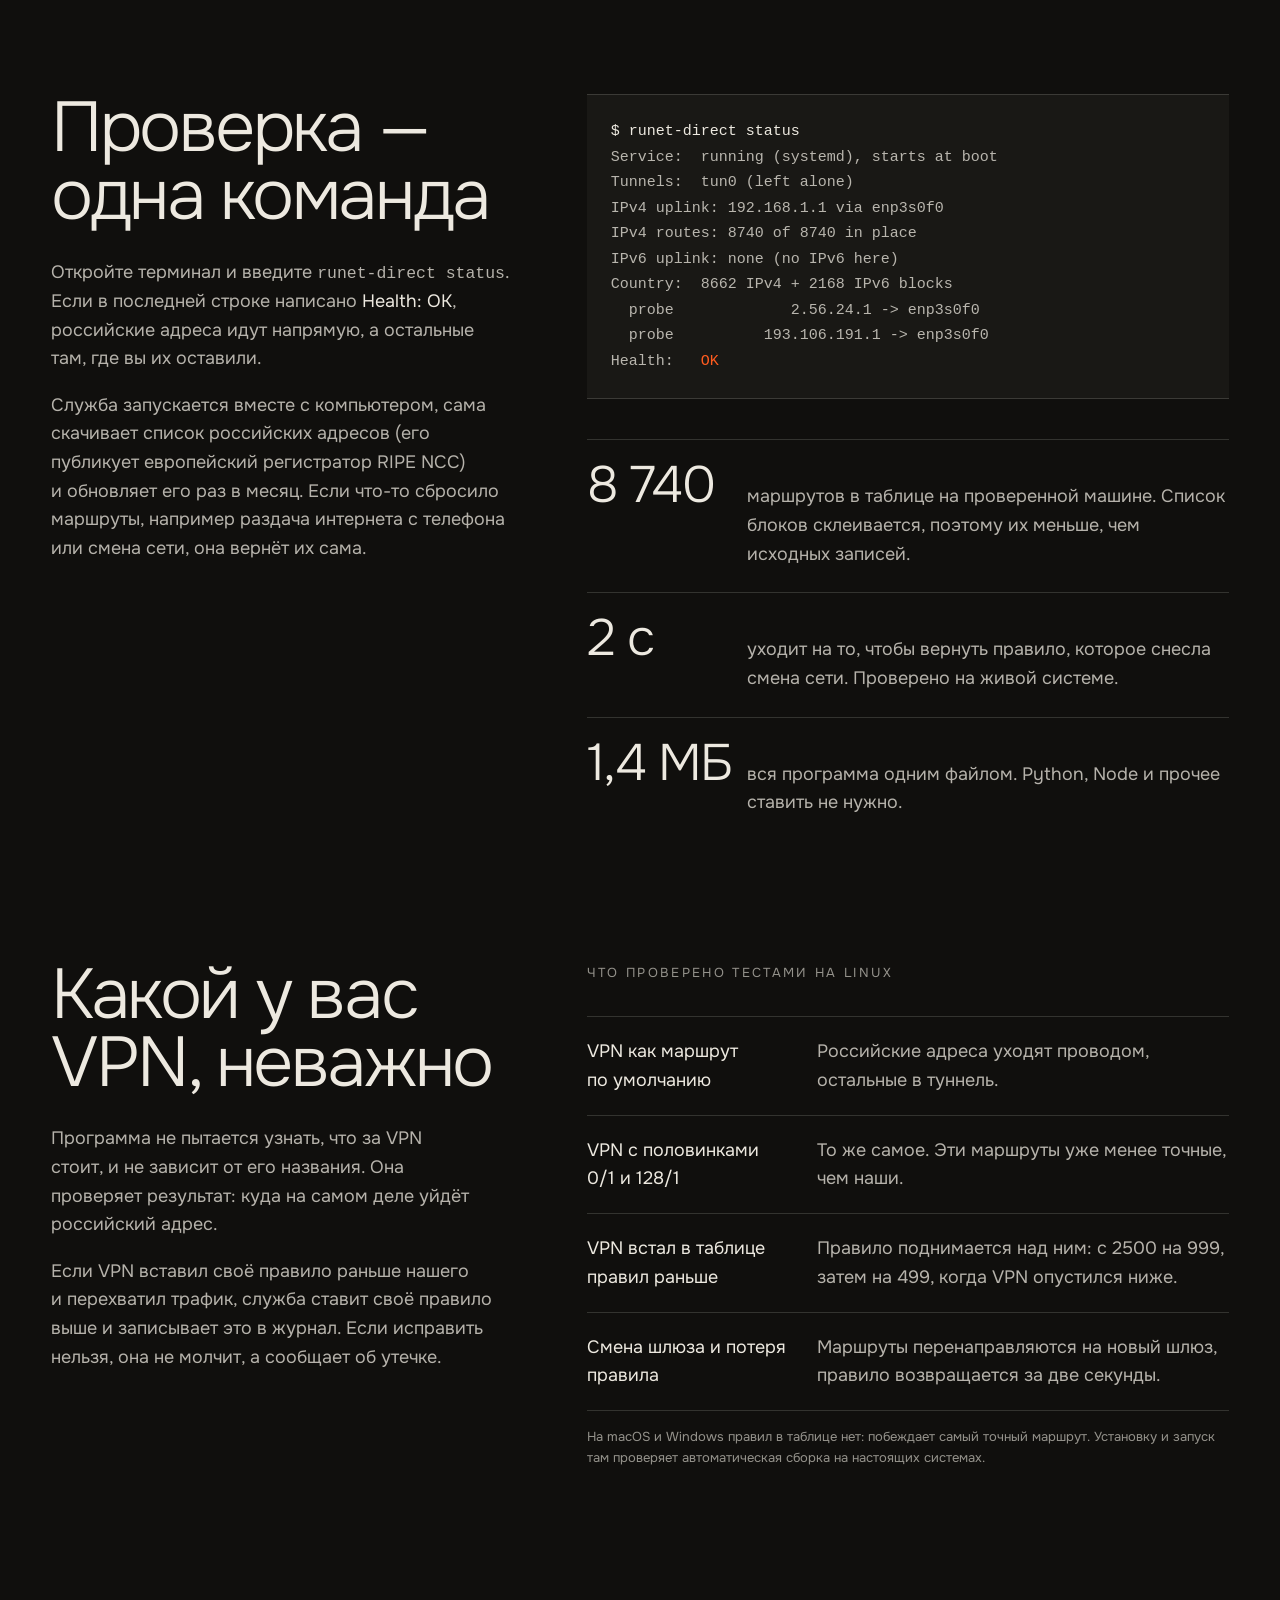
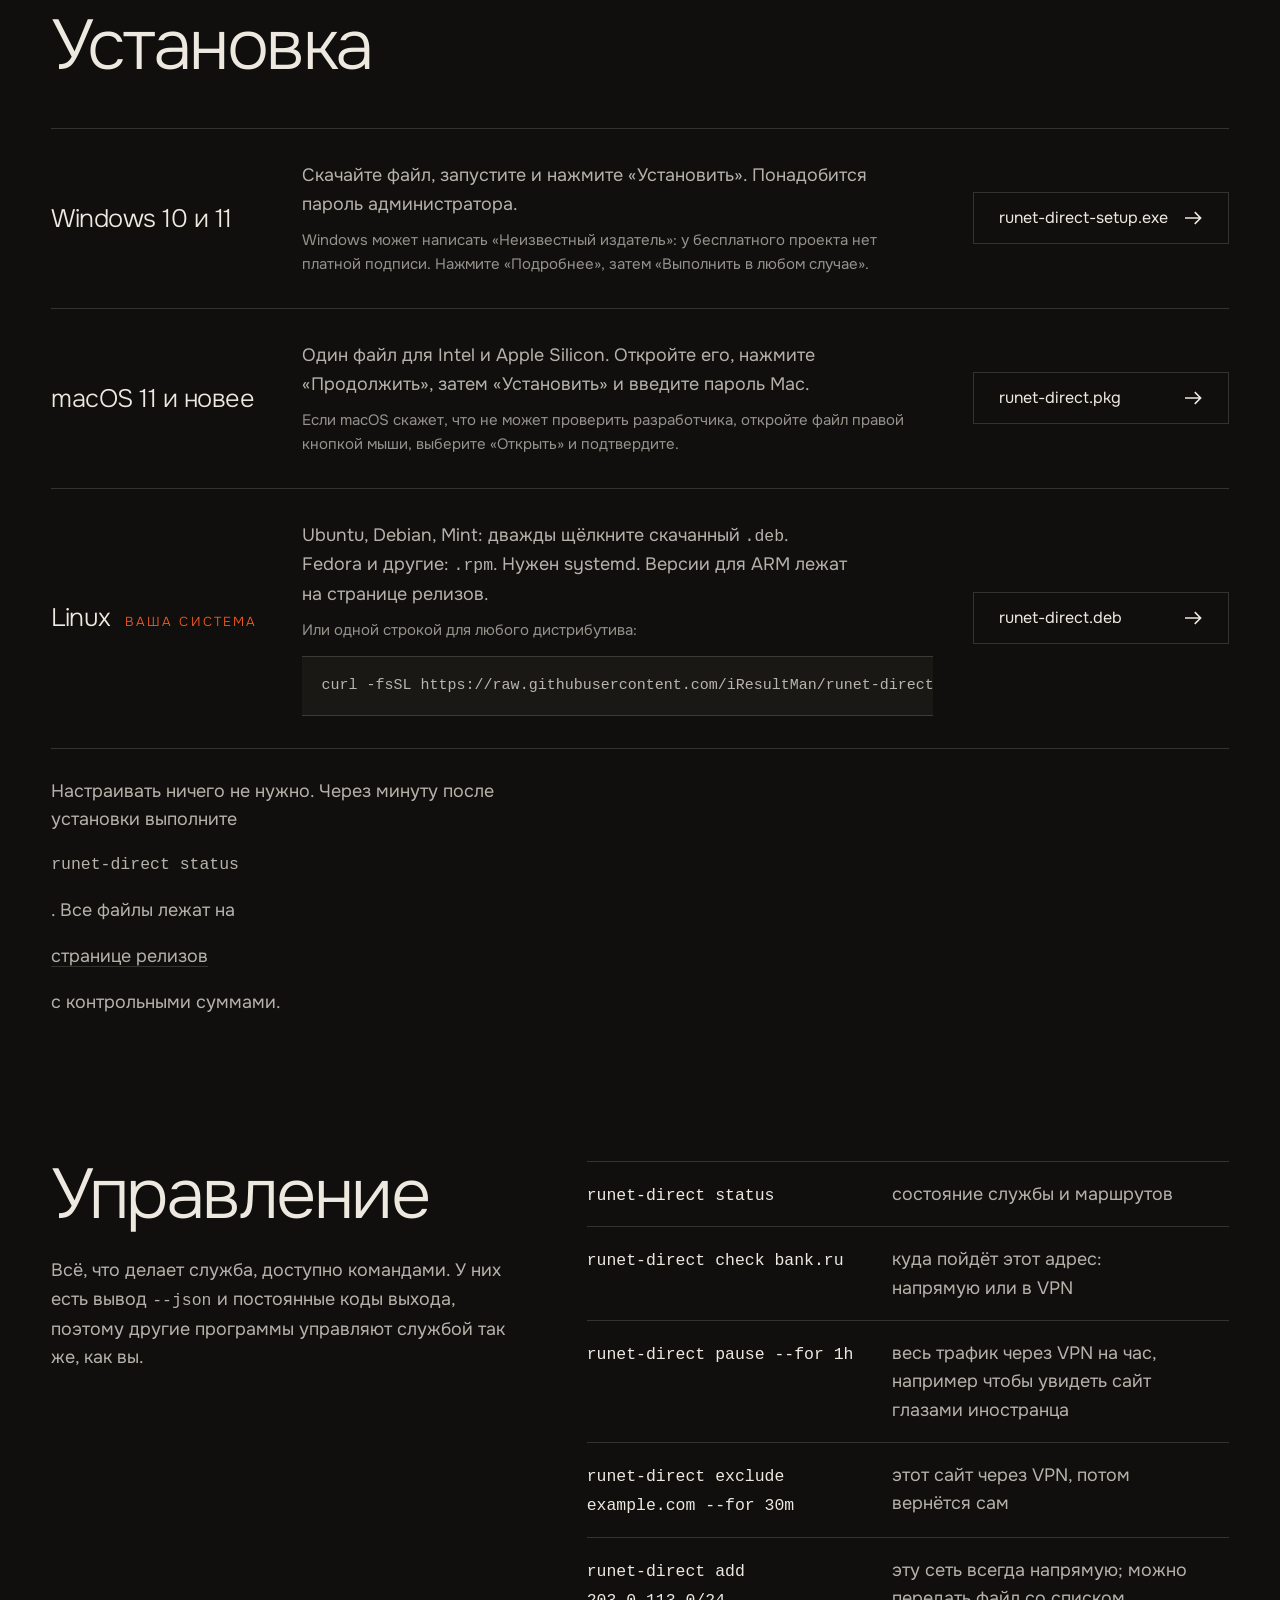
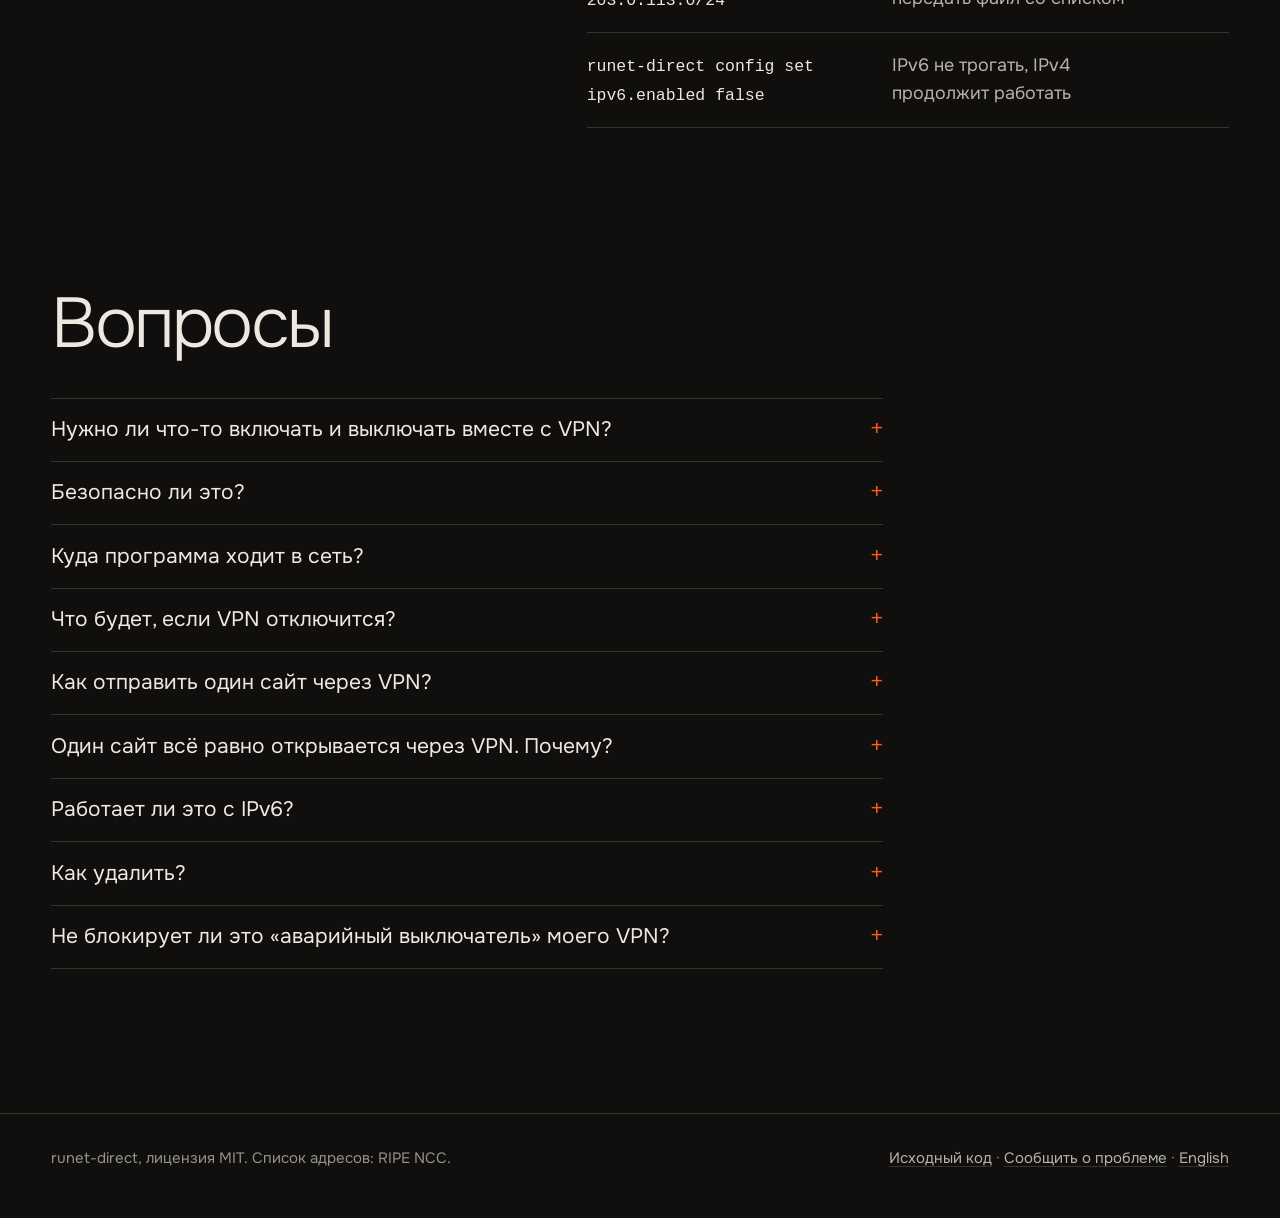
==== commit 84829380: "Accept a pasted link wherever a site is expected add, exclude, remove and check now reduce https://u" ====
--- a/docs/site/index.html
+++ b/docs/site/index.html
@@ -208,8 +208,11 @@
       <p>Раз в месяц скачивает файл со списком адресов с сервера RIPE NCC. Больше никуда. Телеметрии нет, учётной записи нет.</p></div></details>
     <details><summary>Что будет, если VPN отключится?</summary><div>
       <p>Российские адреса продолжат идти напрямую, остальные поведут себя так, как настроено у вас в системе. Службе VPN не нужен.</p></div></details>
+    <details><summary>Как отправить один сайт через VPN?</summary><div>
+      <p>Вставьте ссылку на сайт прямо из браузера: <code>sudo runet-direct exclude https://сайт.ru/любая-страница</code>. Диапазоны адресов знать не нужно, программа берёт адреса, на которые сейчас указывает имя сайта, и обновляет их каждые несколько часов. Чтобы вернуть как было: <code>sudo runet-direct remove сайт.ru</code>. Чтобы только на время: добавьте <code>--for 1h</code>.</p>
+      <p>Если у сайта очень много адресов (он стоит за сетью доставки), сработает не для всех сразу: проверяйте командой <code>runet-direct check сайт.ru</code>.</p></div></details>
     <details><summary>Один сайт всё равно открывается через VPN. Почему?</summary><div>
-      <p>Список строится по российским адресам. Сайт, который стоит за зарубежной сетью доставки, в него не попадёт. Добавьте его вручную: <code>runet-direct add имя-сайта.ru</code>. Проверить результат можно командой <code>runet-direct check имя-сайта.ru</code>.</p></div></details>
+      <p>Список строится по российским адресам. Сайт, который стоит за зарубежной сетью доставки, в него не попадёт. Добавьте его вручную, можно вставить ссылку: <code>sudo runet-direct add https://имя-сайта.ru</code>. Проверить результат можно командой <code>runet-direct check имя-сайта.ru</code>.</p></div></details>
     <details><summary>Работает ли это с IPv6?</summary><div>
       <p>Да. IPv4 и IPv6 включаются раздельно. Если у вас нет IPv6, служба его просто пропускает.</p></div></details>
     <details><summary>Как удалить?</summary><div>
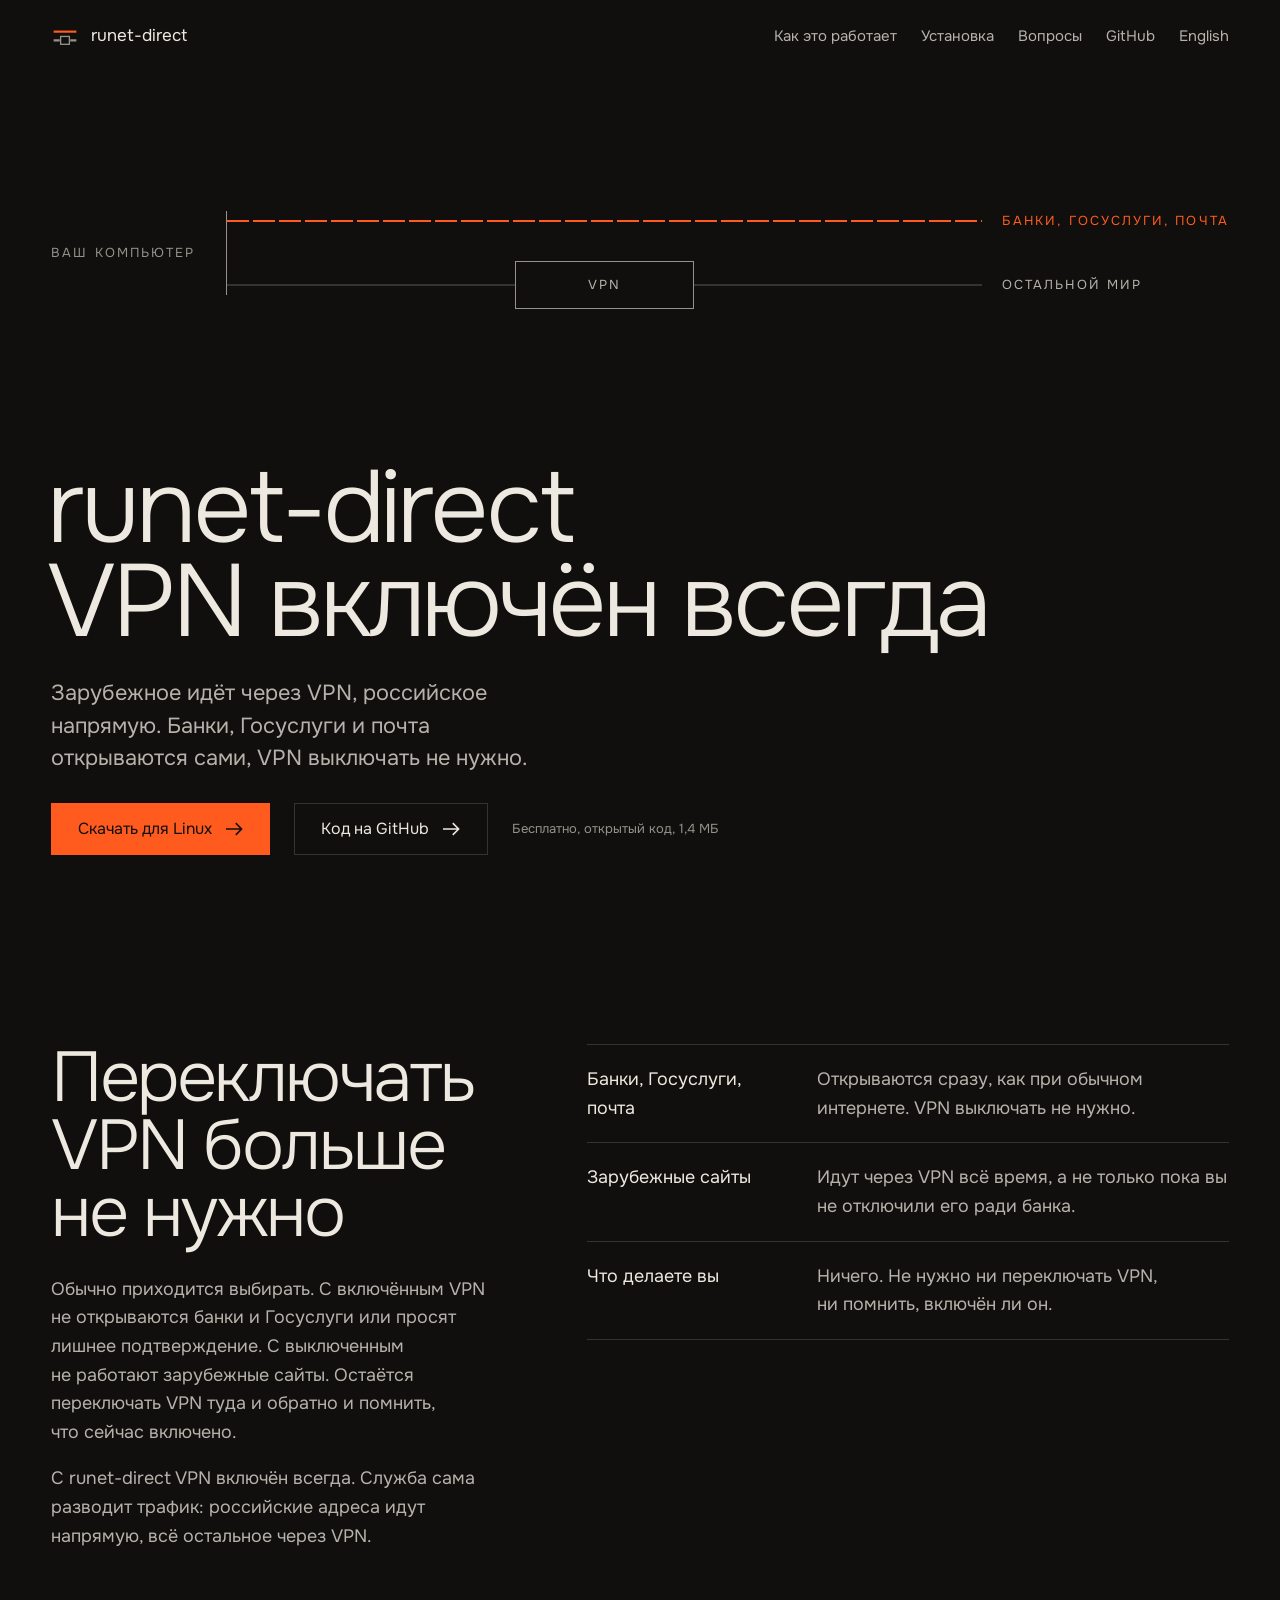
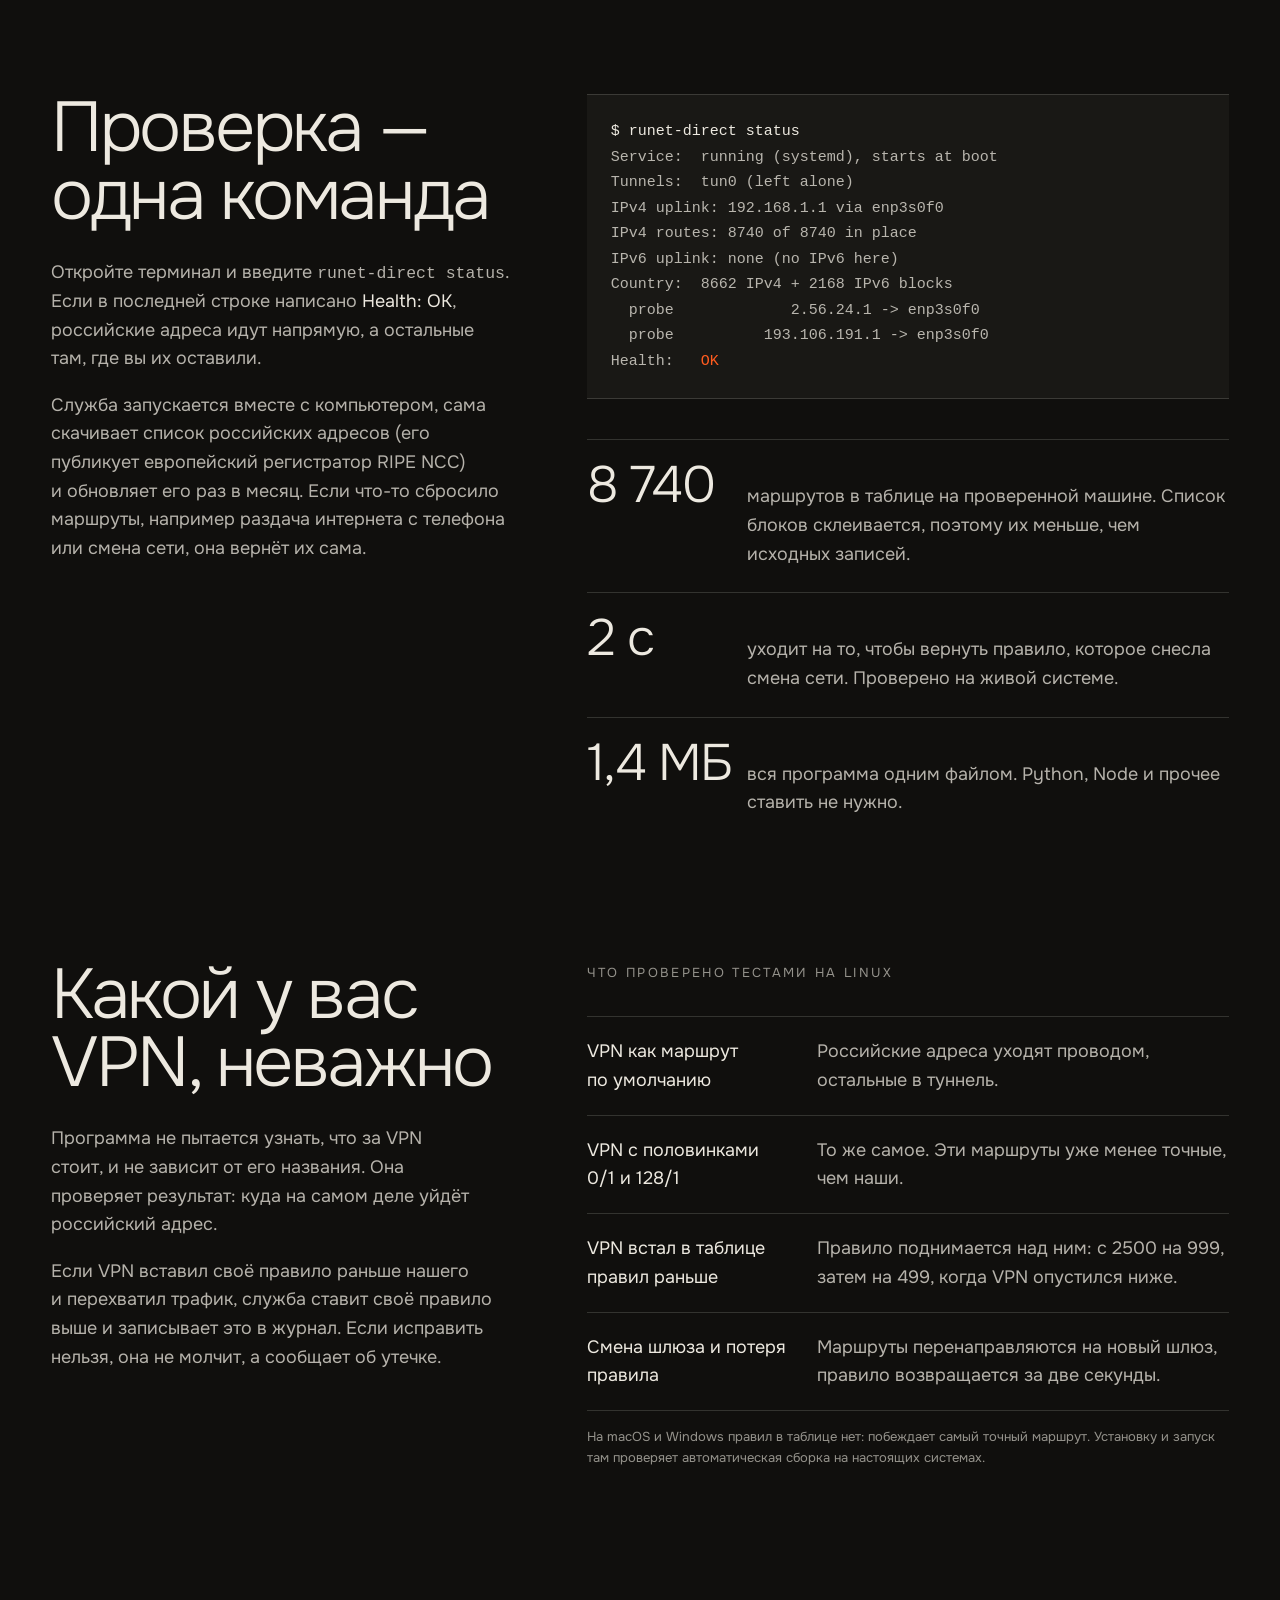
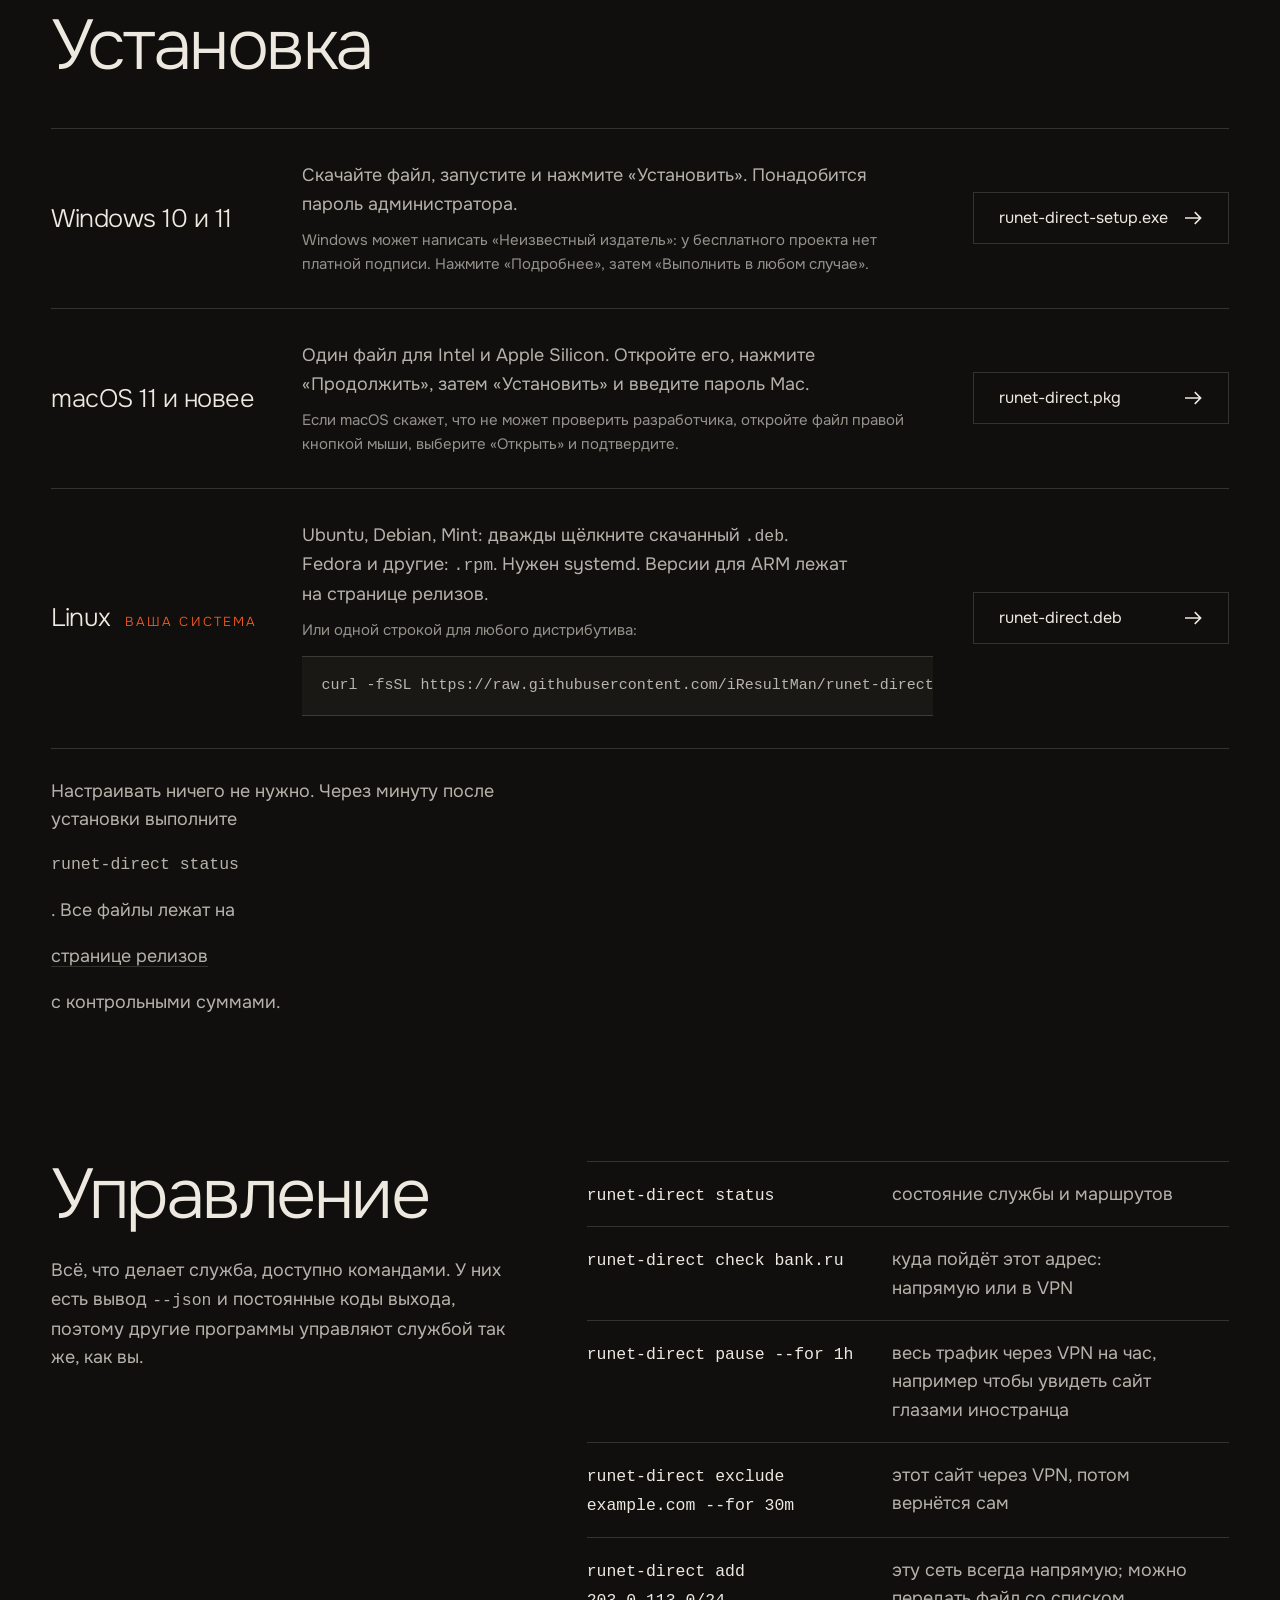
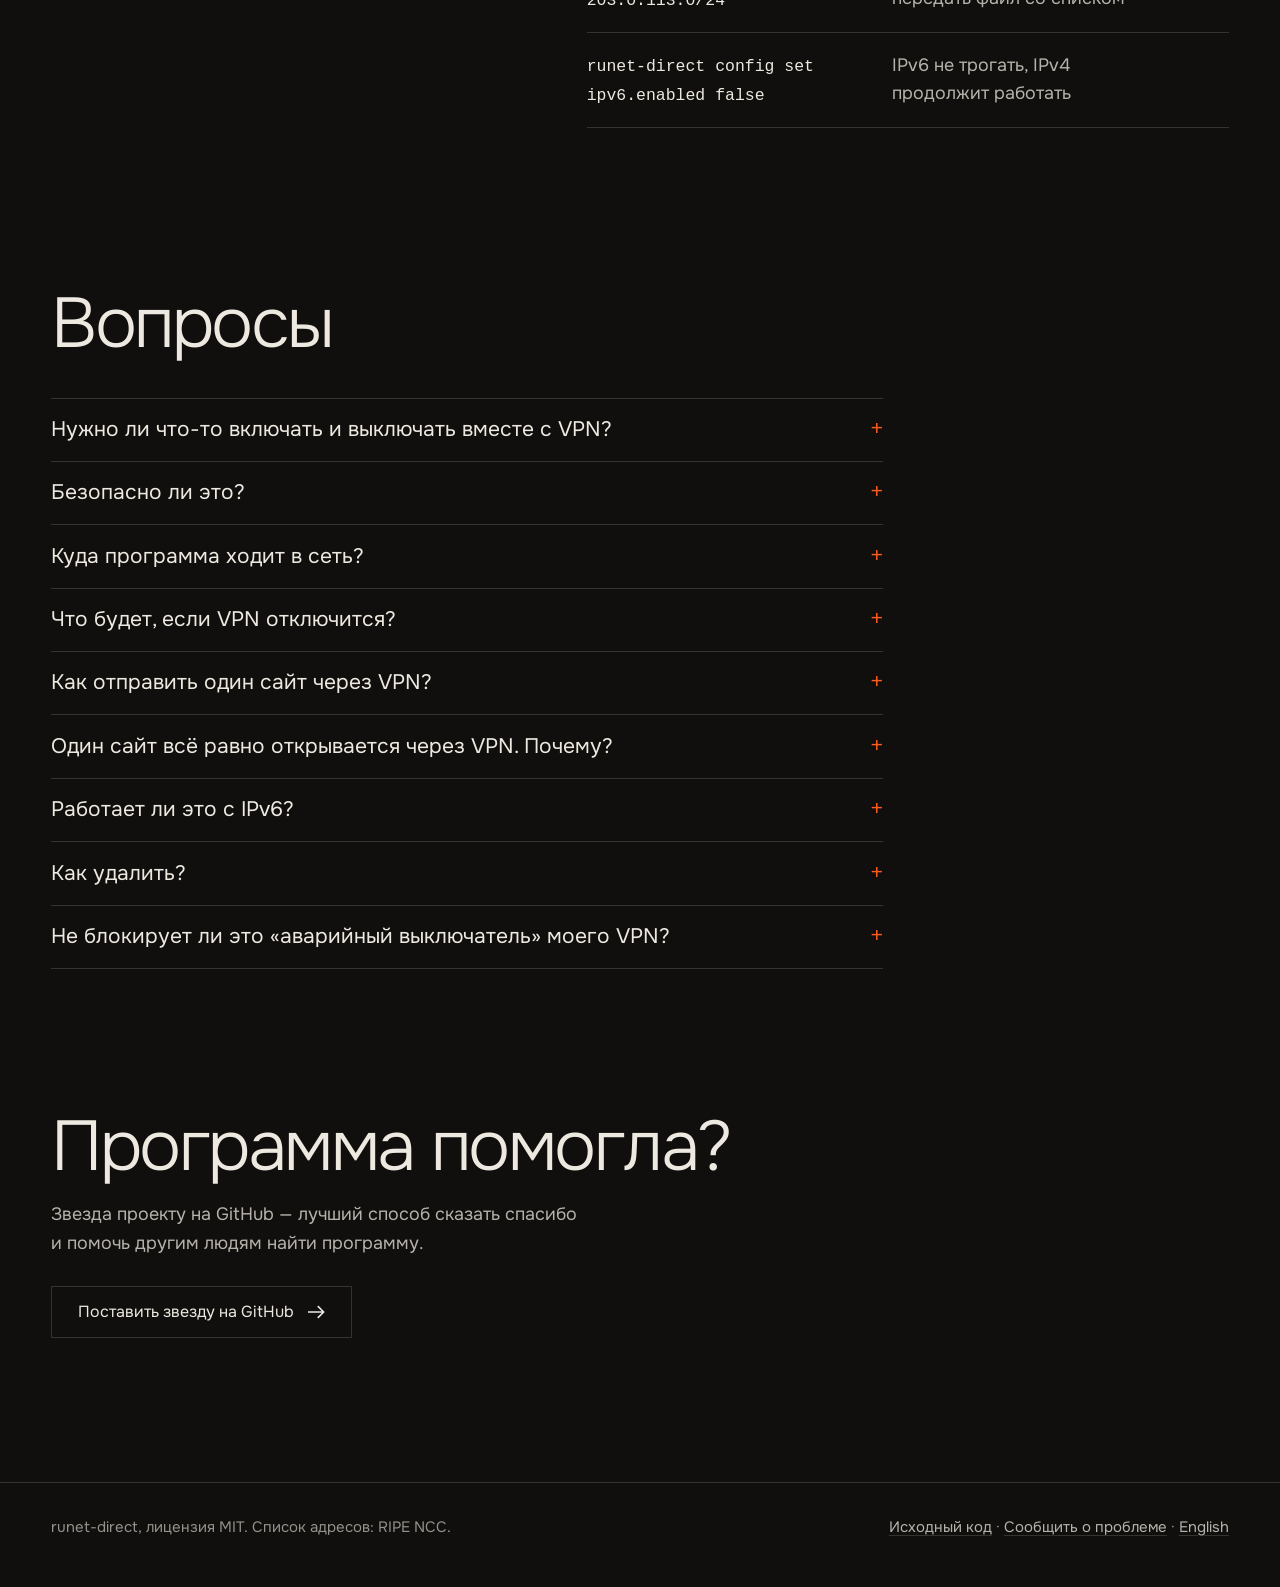
==== commit 97dfedac: "Masks for site names, www pairing, and a gentle ask for a star - site.ru and www.site.ru always go t" ====
--- a/docs/site/index.html
+++ b/docs/site/index.html
@@ -210,6 +210,7 @@
       <p>Российские адреса продолжат идти напрямую, остальные поведут себя так, как настроено у вас в системе. Службе VPN не нужен.</p></div></details>
     <details><summary>Как отправить один сайт через VPN?</summary><div>
       <p>Вставьте ссылку на сайт прямо из браузера: <code>sudo runet-direct exclude https://сайт.ru/любая-страница</code>. Диапазоны адресов знать не нужно, программа берёт адреса, на которые сейчас указывает имя сайта, и обновляет их каждые несколько часов. Чтобы вернуть как было: <code>sudo runet-direct remove сайт.ru</code>. Чтобы только на время: добавьте <code>--for 1h</code>.</p>
+      <p>Имя с <code>www</code> и без ведёт себя одинаково. Для сайта вместе с поддоменами: <code>sudo runet-direct exclude '*.сайт.ru'</code> (в кавычках; без кавычек можно писать <code>.сайт.ru</code>). Маска проверяет сам сайт и самые частые поддомены (api, m, static, cdn, lk, login и другие); остальные поддомены добавьте по имени.</p>
       <p>Если у сайта очень много адресов (он стоит за сетью доставки), сработает не для всех сразу: проверяйте командой <code>runet-direct check сайт.ru</code>.</p></div></details>
     <details><summary>Один сайт всё равно открывается через VPN. Почему?</summary><div>
       <p>Список строится по российским адресам. Сайт, который стоит за зарубежной сетью доставки, в него не попадёт. Добавьте его вручную, можно вставить ссылку: <code>sudo runet-direct add https://имя-сайта.ru</code>. Проверить результат можно командой <code>runet-direct check имя-сайта.ru</code>.</p></div></details>
@@ -222,6 +223,14 @@
   </div>
 </section>
 
+<section id="thanks" aria-labelledby="thanks-title">
+  <h2 id="thanks-title" class="rise">Программа помогла?</h2>
+  <div class="prose rise" style="--d:100ms;margin-top:1.25rem">
+    <p>Звезда проекту на GitHub — лучший способ сказать спасибо и помочь другим людям найти программу.</p>
+  </div>
+  <p class="rise" style="--d:200ms;margin-top:1.75rem"><a class="btn" href="https://github.com/iResultMan/runet-direct"><span>Поставить звезду на GitHub</span><svg class="arrow" viewBox="0 0 18 16" aria-hidden="true"><path d="M0 8h16M10 2l6 6-6 6" stroke="currentColor" stroke-width="1.6" fill="none"/></svg></a></p>
+</section>
+
 </main>
 <footer>
   <span>runet-direct, лицензия MIT. Список адресов: RIPE NCC.</span>
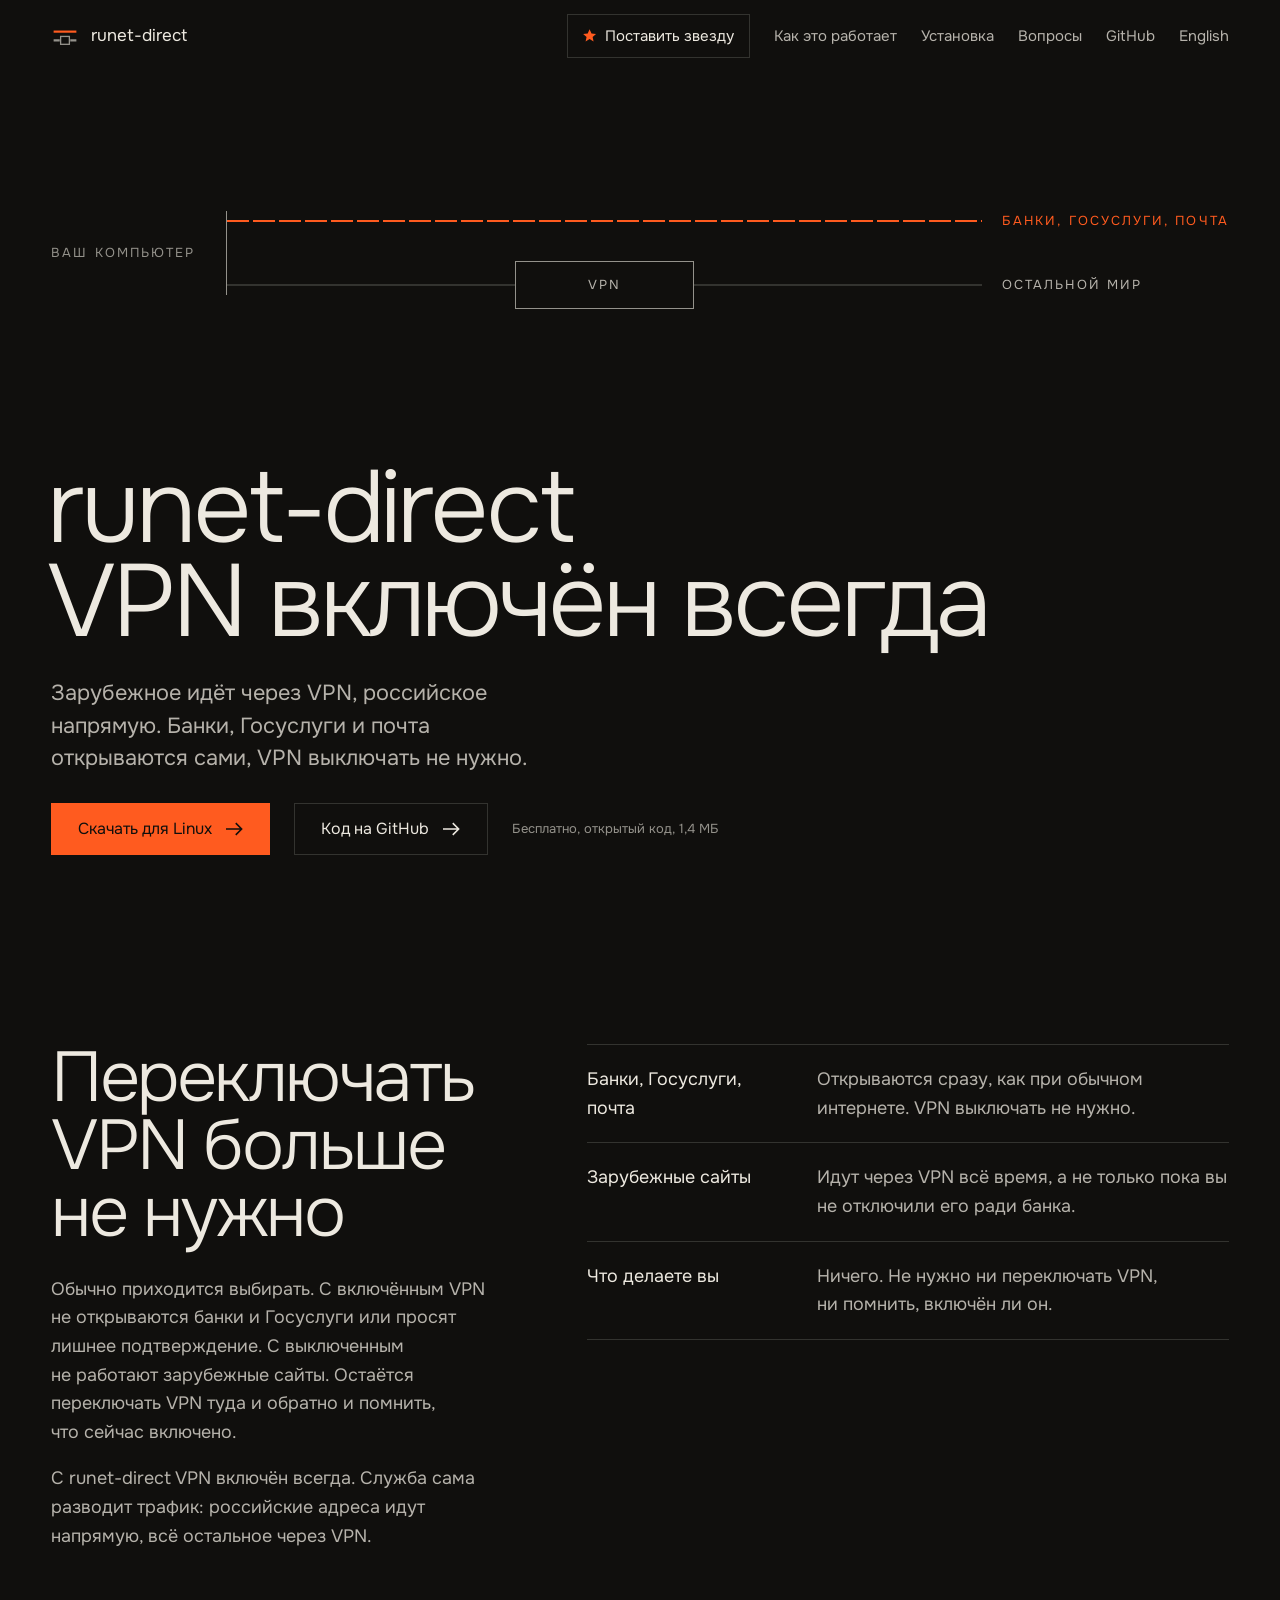
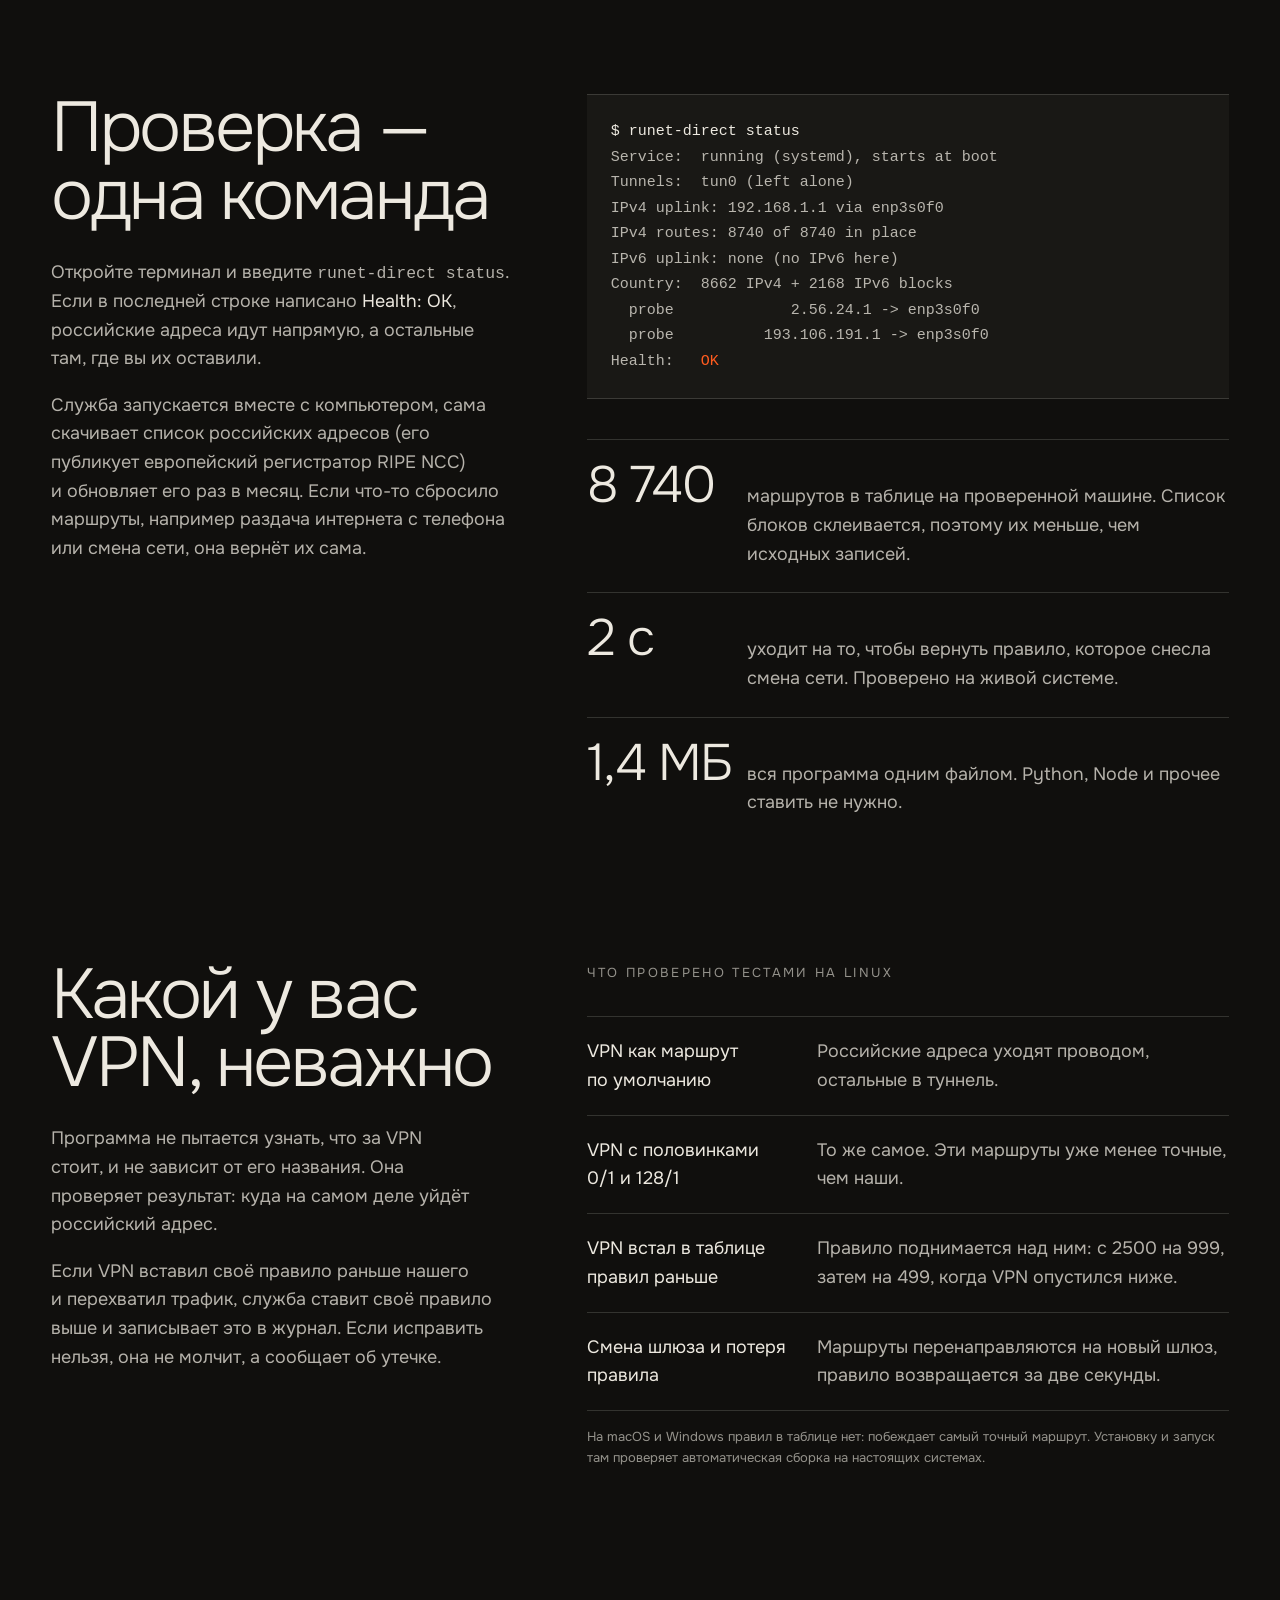
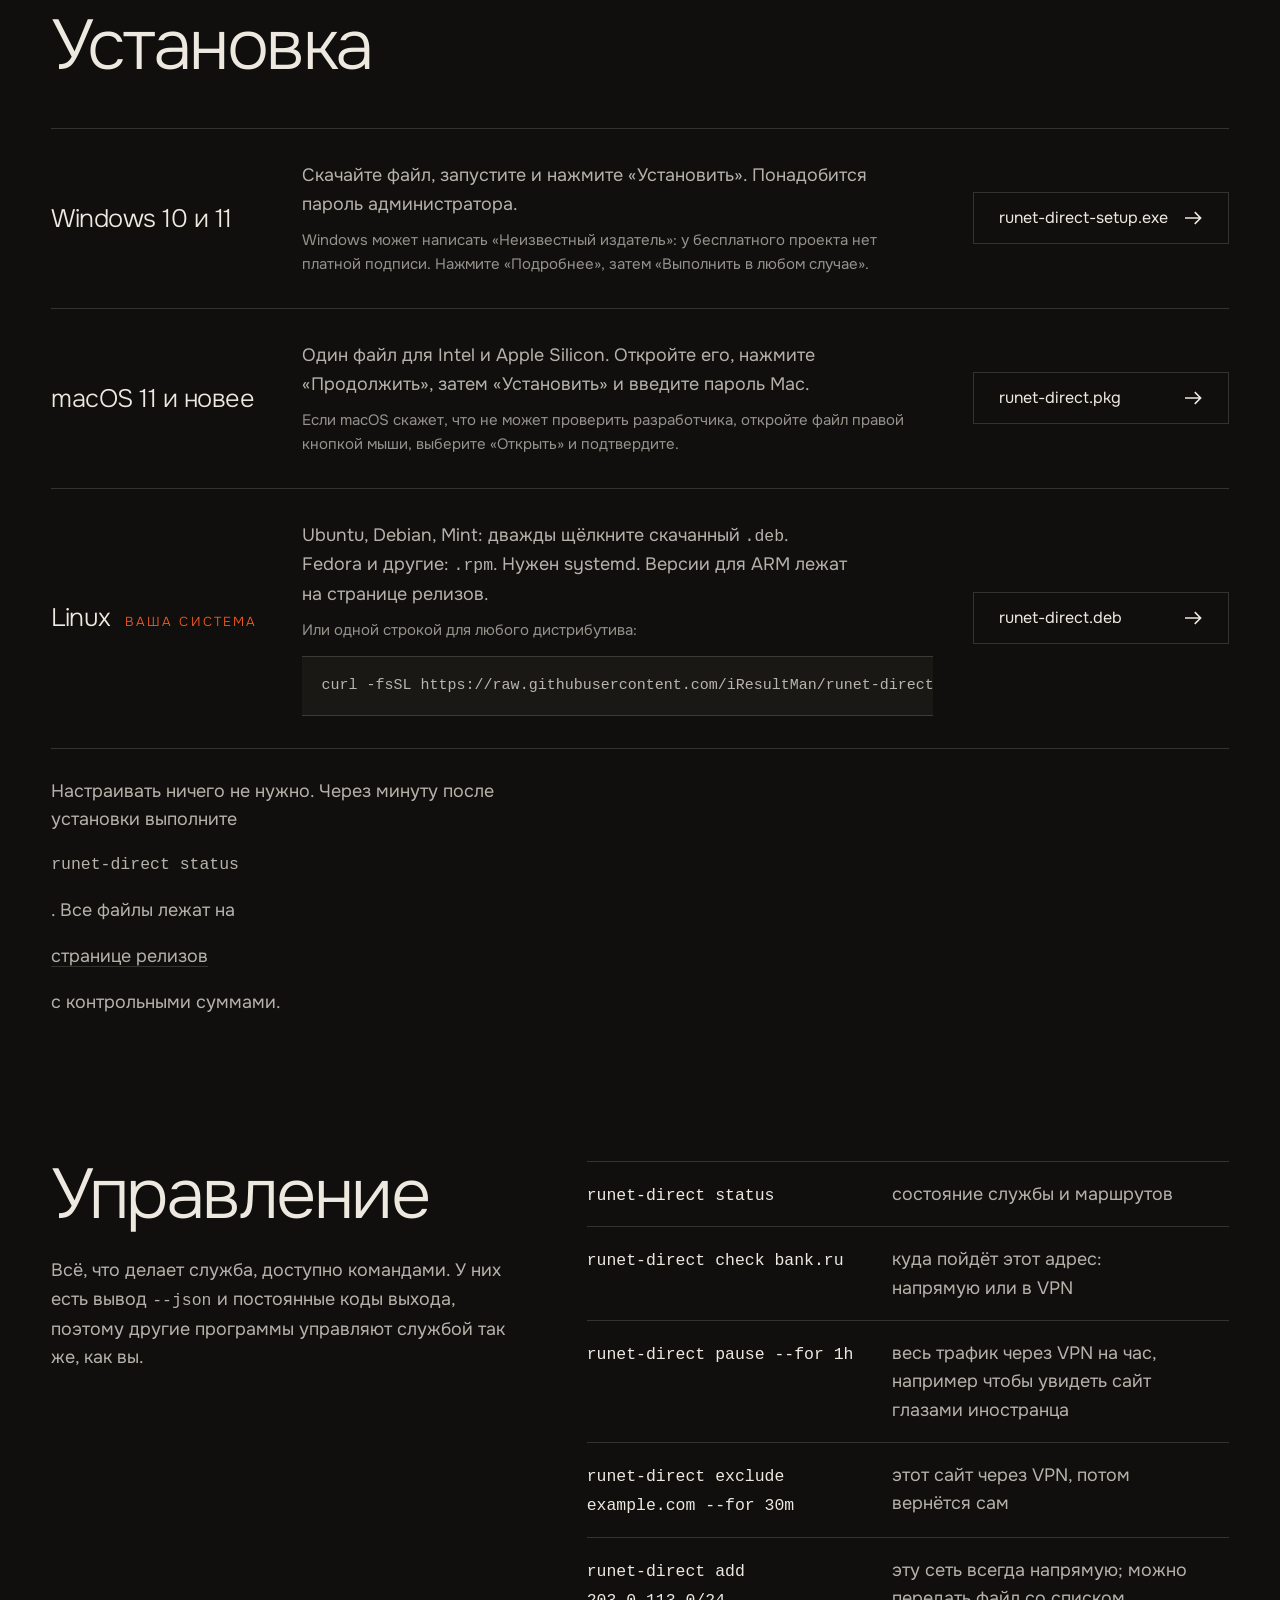
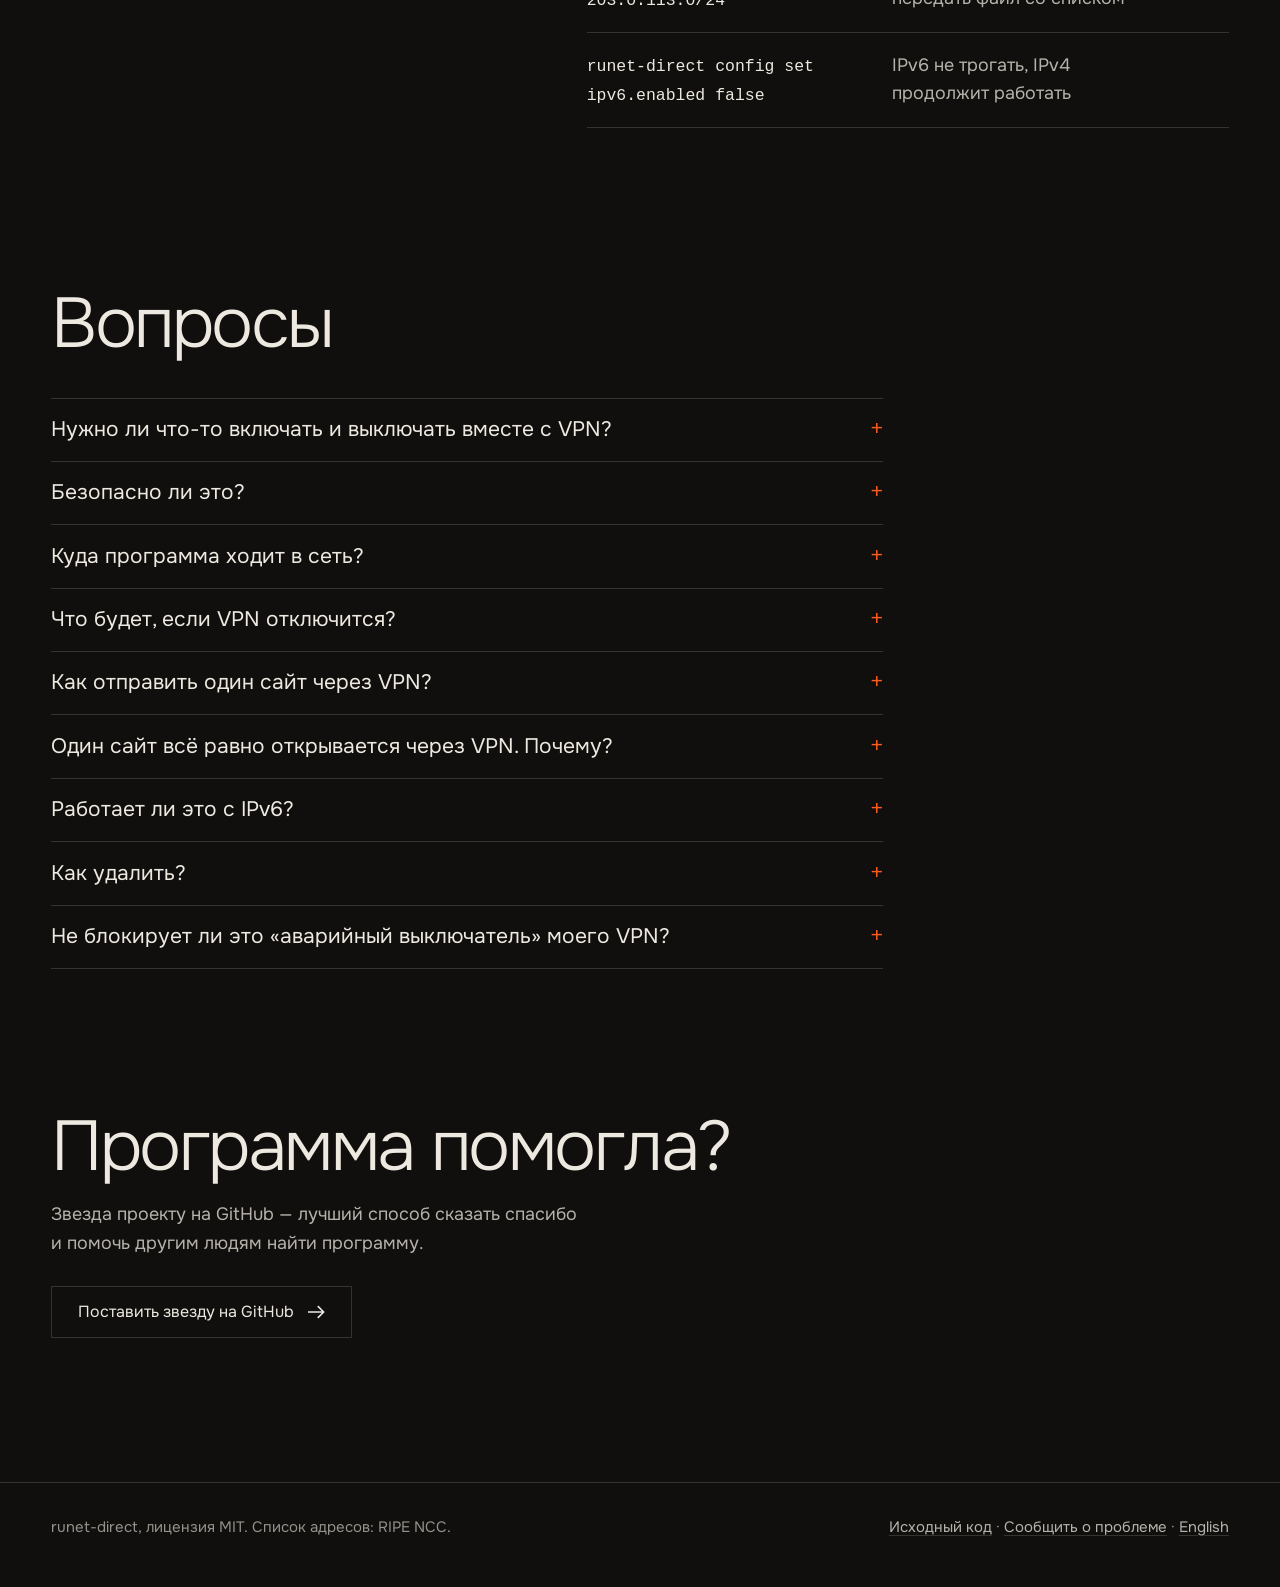
==== commit 1a90e725: "Add `export` for other VPN software; put the star request in the site header `runet-direct export` p" ====
--- a/docs/site/index.html
+++ b/docs/site/index.html
@@ -37,6 +37,7 @@
       runet-direct
     </a>
     <nav class="nav" aria-label="Разделы">
+      <a class="star" href="https://github.com/iResultMan/runet-direct"><svg viewBox="0 0 16 16" aria-hidden="true"><path d="M8 1.3l2 4.4 4.8.5-3.6 3.2 1 4.7L8 11.6l-4.2 2.5 1-4.7L1.2 6.2l4.8-.5z"/></svg><span>Поставить звезду</span></a>
       <a href="#how">Как это работает</a>
       <a href="#install">Установка</a>
       <a href="#faq">Вопросы</a>
--- a/docs/site/style.css
+++ b/docs/site/style.css
@@ -96,6 +96,9 @@
 .nav { display: flex; flex-wrap: wrap; justify-content: flex-end; gap: 0.25rem 1.5rem; font-size: 0.9375rem; color: var(--color-text-2); }
 .nav a { display: inline-flex; align-items: center; min-height: 2.75rem; text-decoration: none; }
 .nav a:hover { color: var(--color-text); }
+.nav a.star { gap: 0.5rem; padding: 0 0.9rem; border: 1px solid var(--color-line); color: var(--color-text); transition: border-color 500ms var(--ease), color 320ms var(--ease); }
+.nav a.star svg { width: 0.95rem; height: 0.95rem; fill: var(--color-action); }
+.nav a.star:hover, .nav a.star:focus-visible { border-color: var(--color-action); }
 
 /* The mechanism, drawn: two lanes leave the same machine. */
 .lanes {
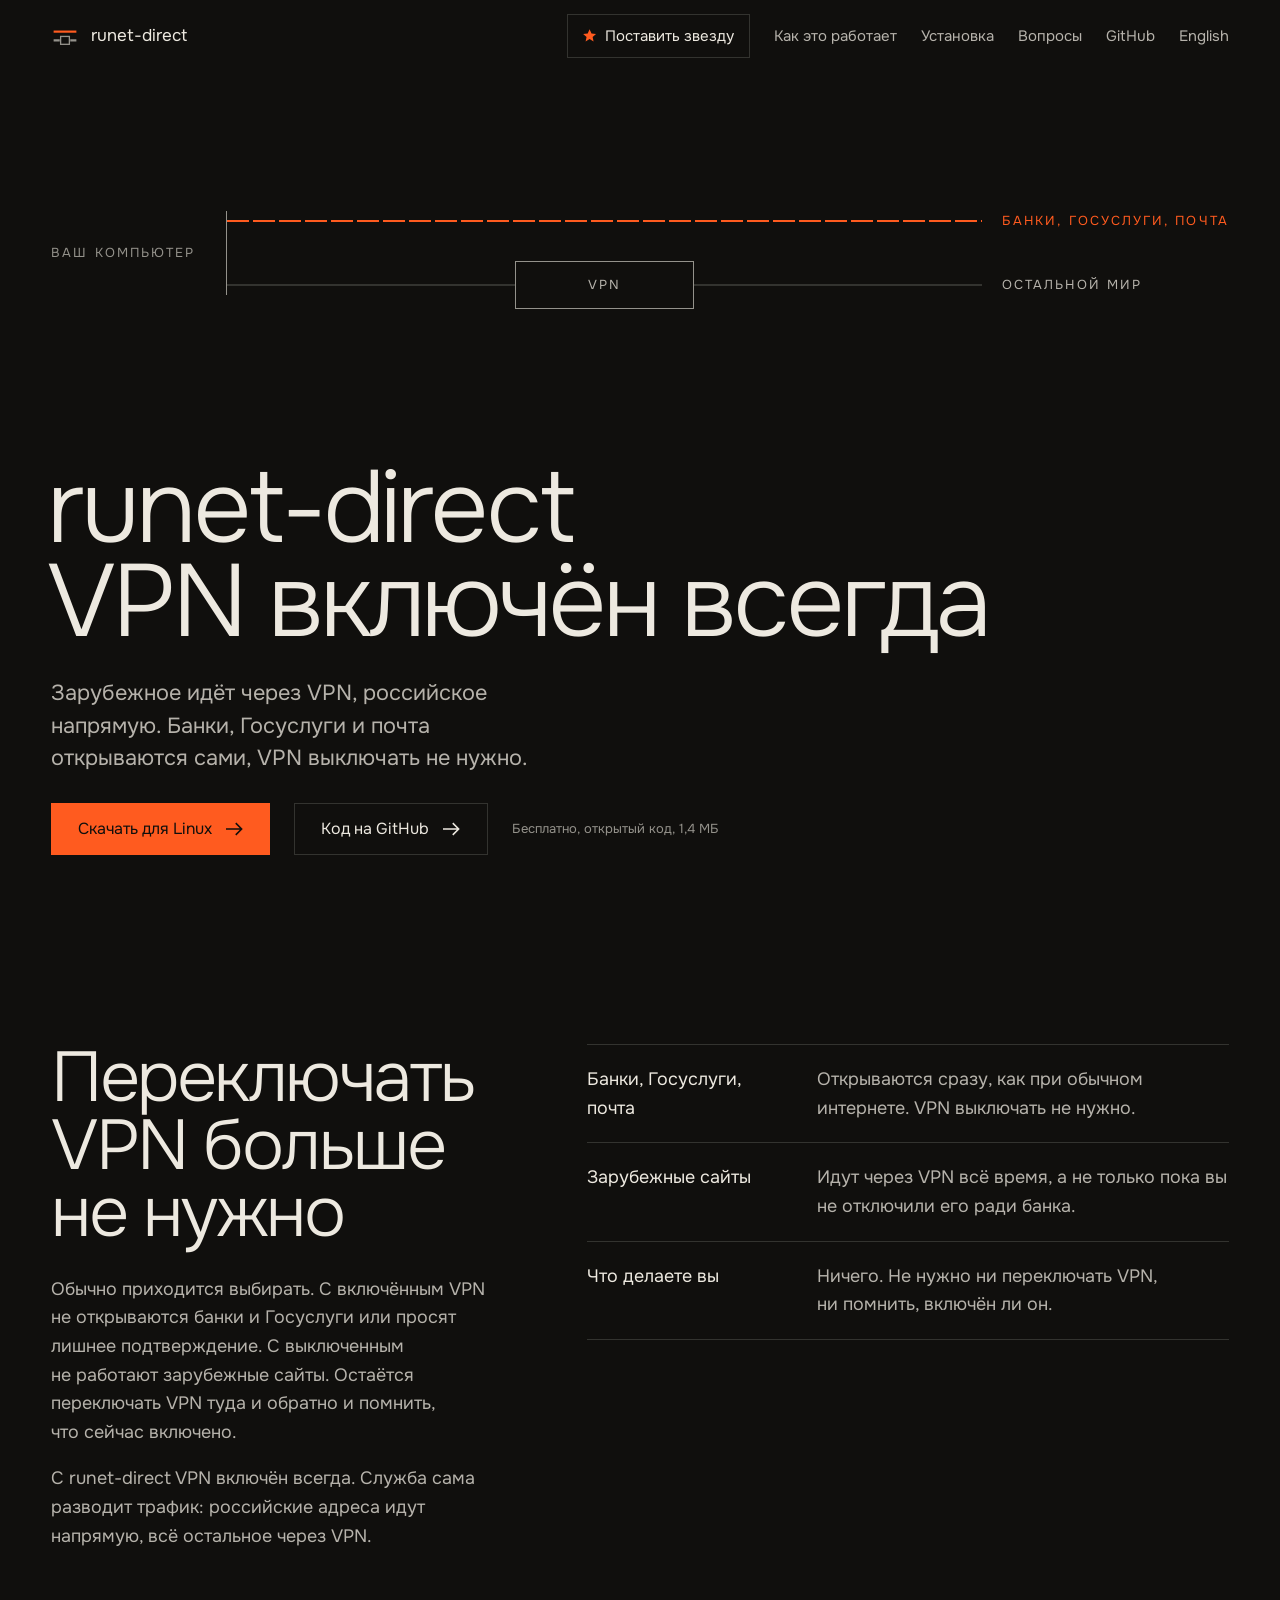
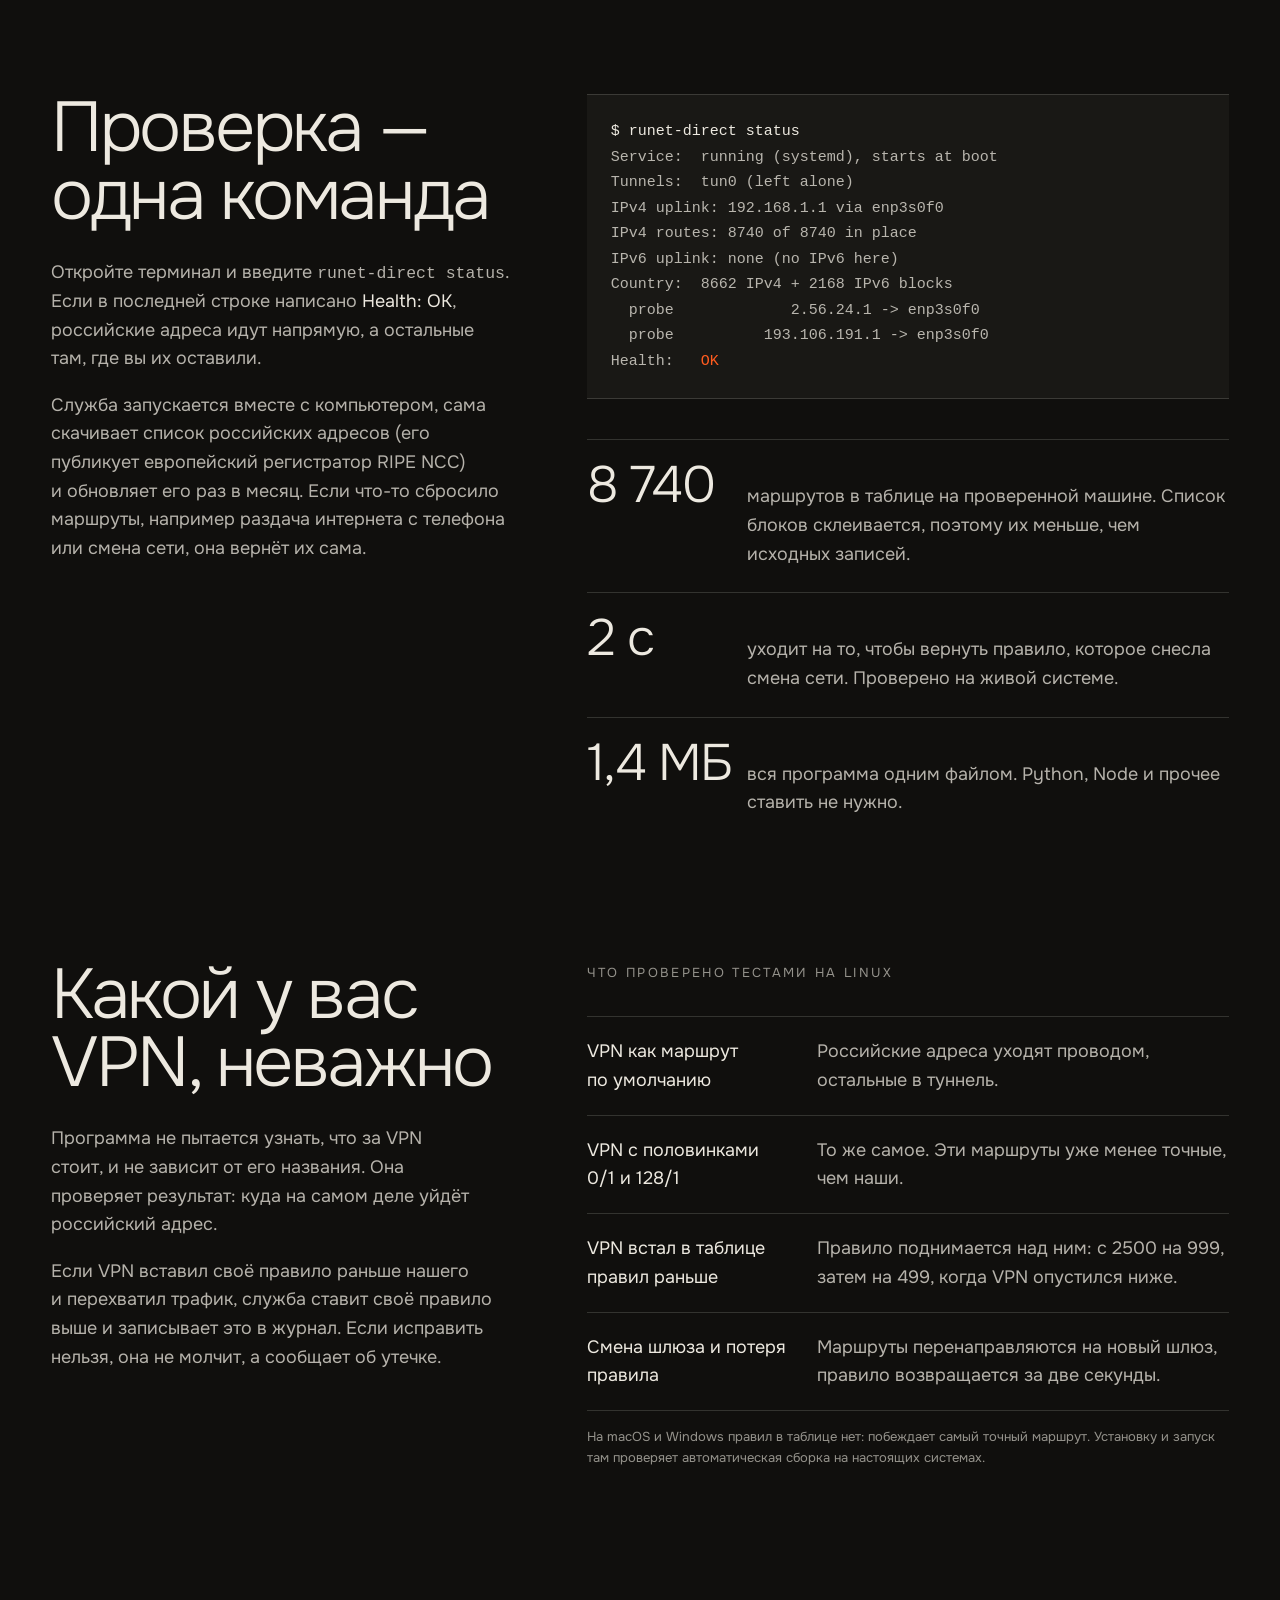
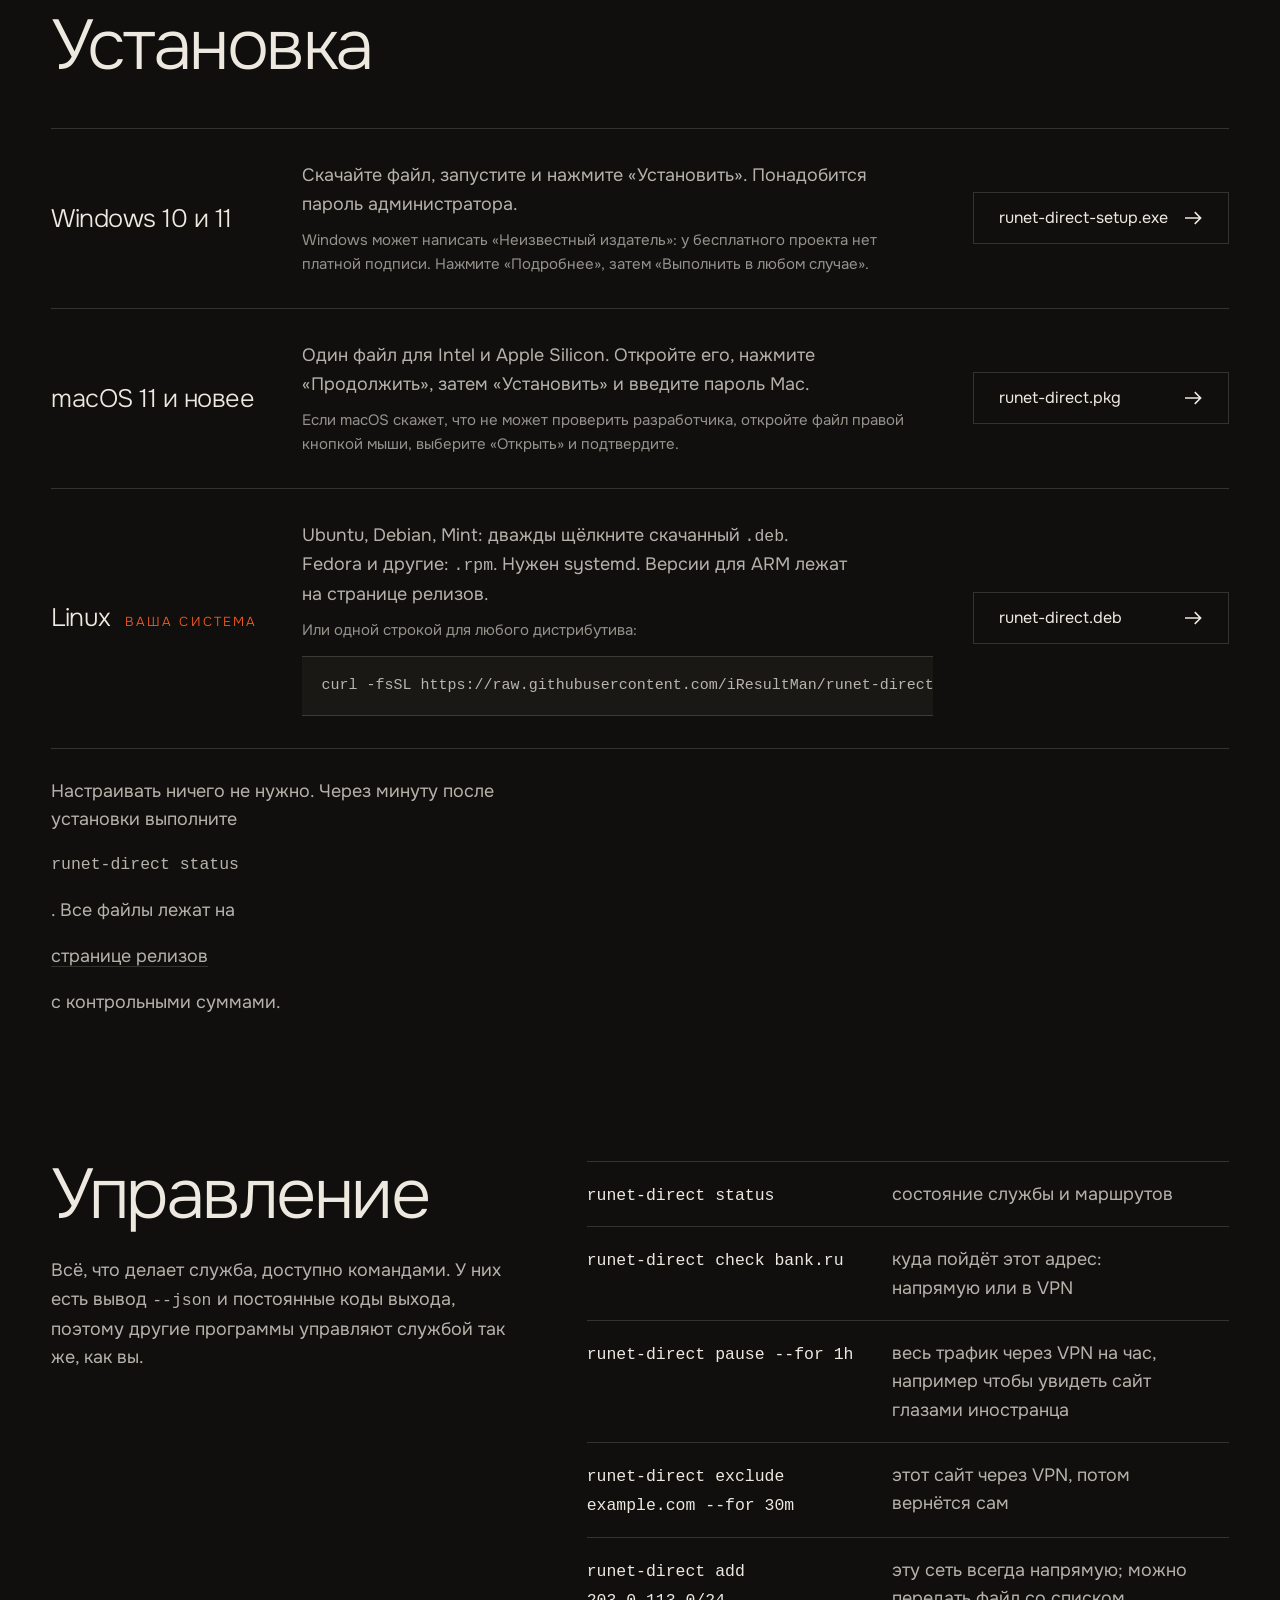
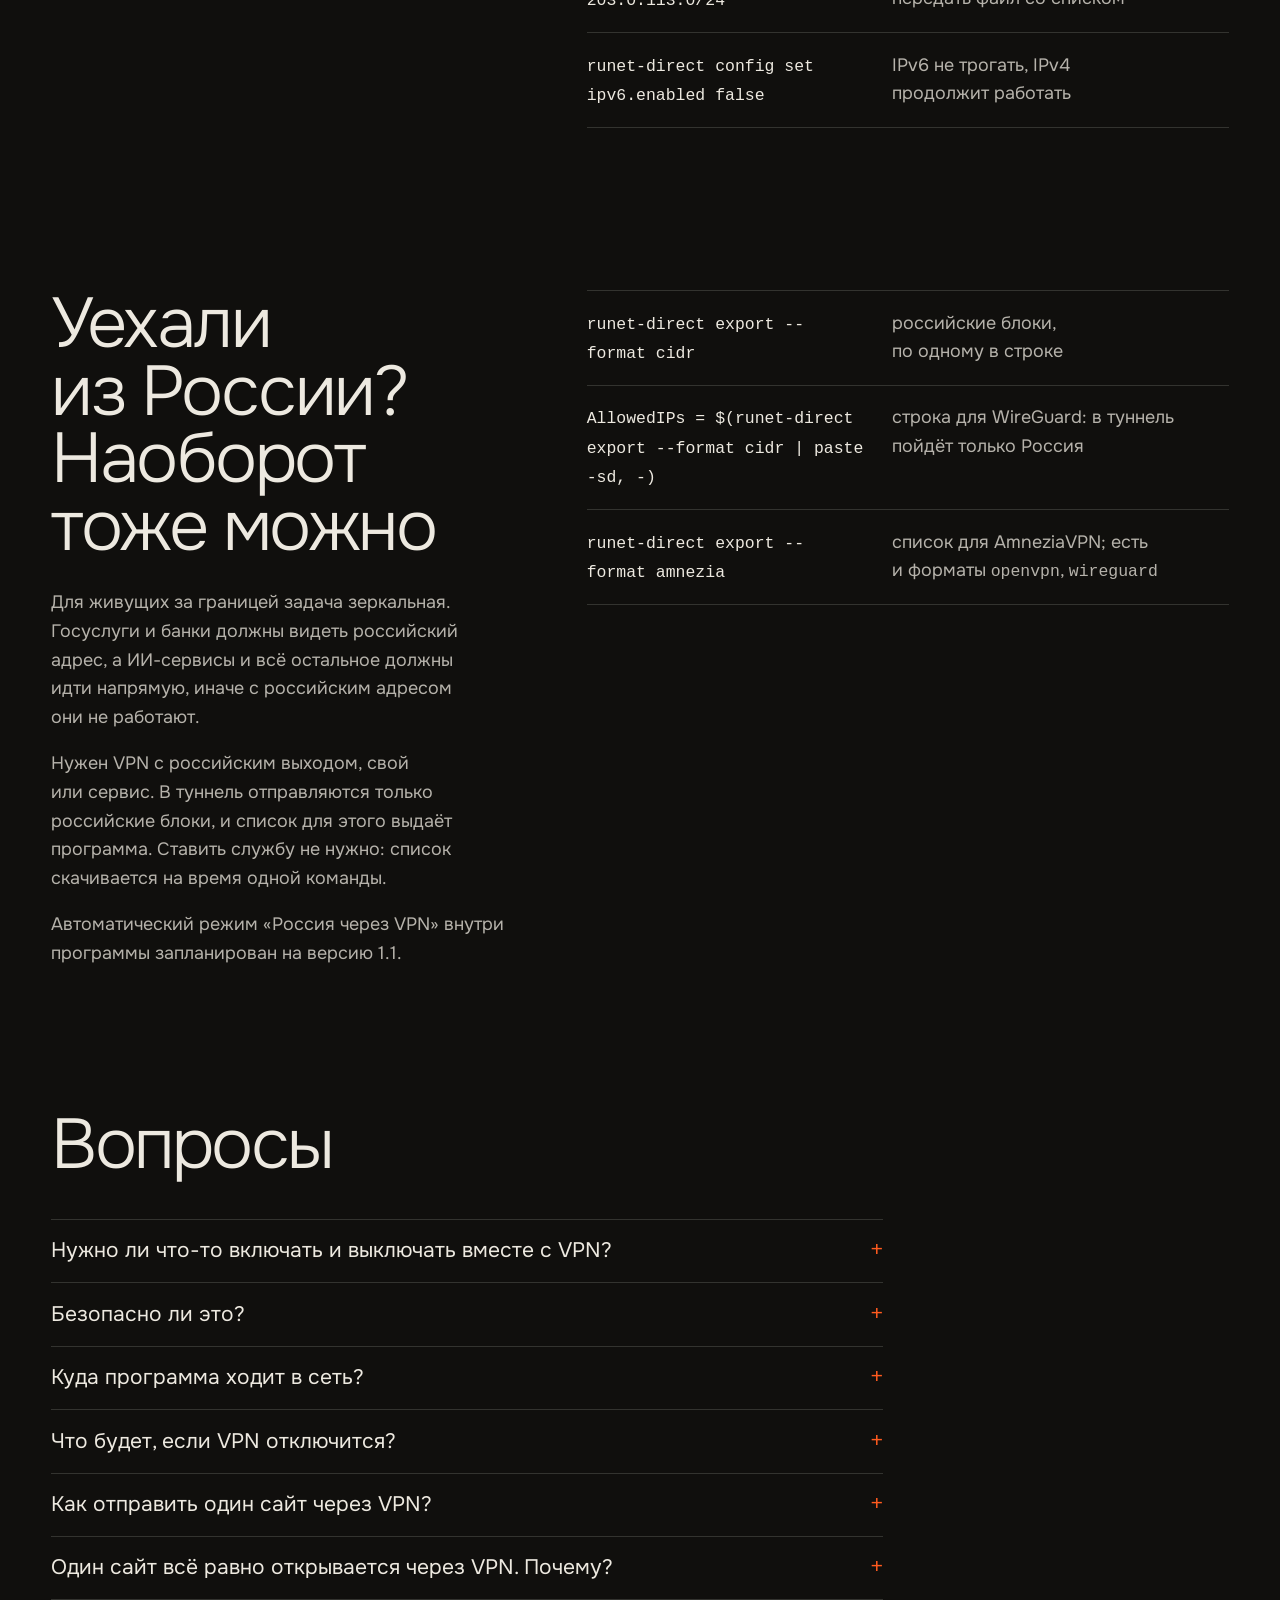
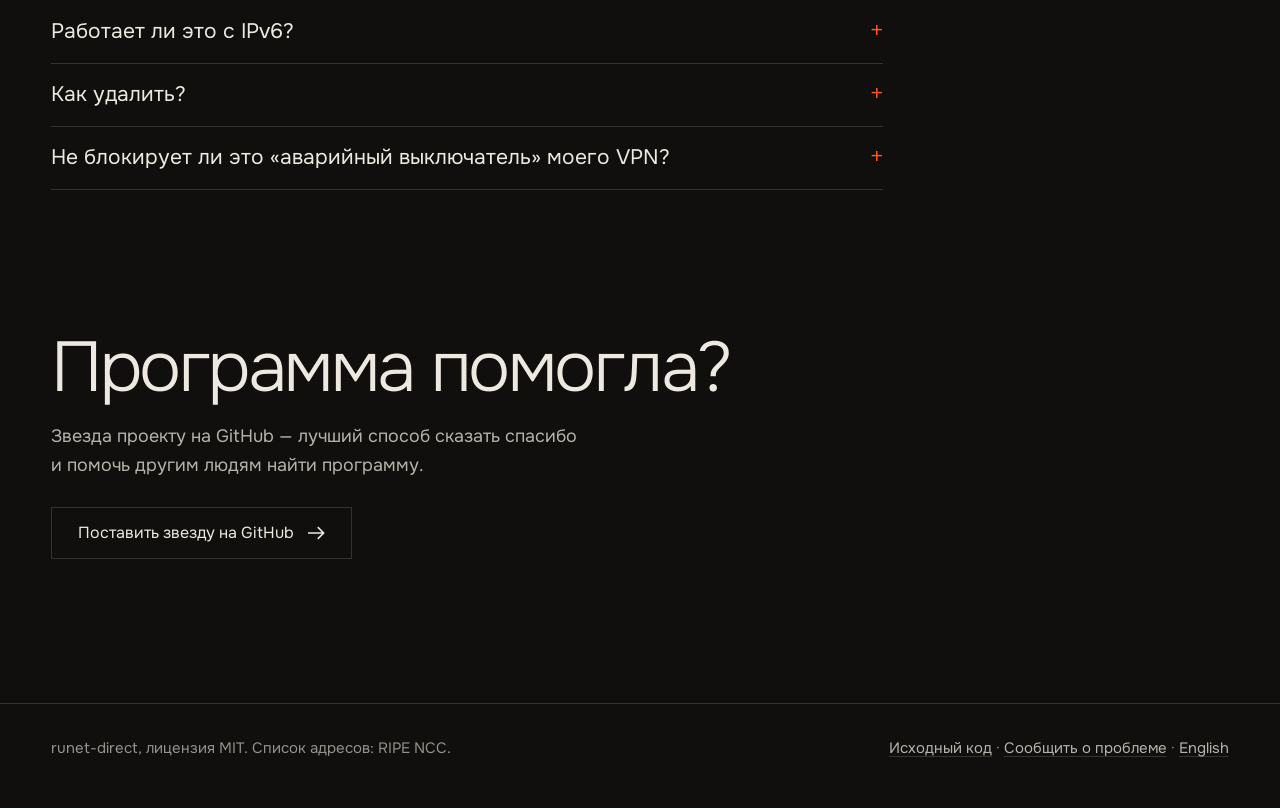
==== commit 84f7b304: "Describe the mirror case, export without the service, and plan 1.1 README and website get a section " ====
--- a/docs/site/index.html
+++ b/docs/site/index.html
@@ -198,6 +198,24 @@
   </div>
 </section>
 
+<section id="abroad" aria-labelledby="abroad-title">
+  <div class="split">
+    <div>
+      <h2 id="abroad-title" class="rise">Уехали из России? Наоборот тоже можно</h2>
+      <div class="prose rise" style="--d:100ms">
+        <p>Для живущих за границей задача зеркальная. Госуслуги и банки должны видеть российский адрес, а ИИ-сервисы и всё остальное должны идти напрямую, иначе с российским адресом они не работают.</p>
+        <p>Нужен VPN с российским выходом, свой или сервис. В туннель отправляются только российские блоки, и список для этого выдаёт программа. Ставить службу не нужно: список скачивается на время одной команды.</p>
+        <p>Автоматический режим «Россия через VPN» внутри программы запланирован на версию 1.1.</p>
+      </div>
+    </div>
+    <dl class="cmds rise" style="--d:200ms;margin-top:0">
+      <div><dt><code>runet-direct export --format cidr</code></dt><dd>российские блоки, по одному в строке</dd></div>
+      <div><dt><code>AllowedIPs = $(runet-direct export --format cidr | paste -sd, -)</code></dt><dd>строка для WireGuard: в туннель пойдёт только Россия</dd></div>
+      <div><dt><code>runet-direct export --format amnezia</code></dt><dd>список для AmneziaVPN; есть и форматы <code>openvpn</code>, <code>wireguard</code></dd></div>
+    </dl>
+  </div>
+</section>
+
 <section id="faq" aria-labelledby="faq-title">
   <h2 id="faq-title" class="rise">Вопросы</h2>
   <div class="faq rise" style="--d:100ms">
